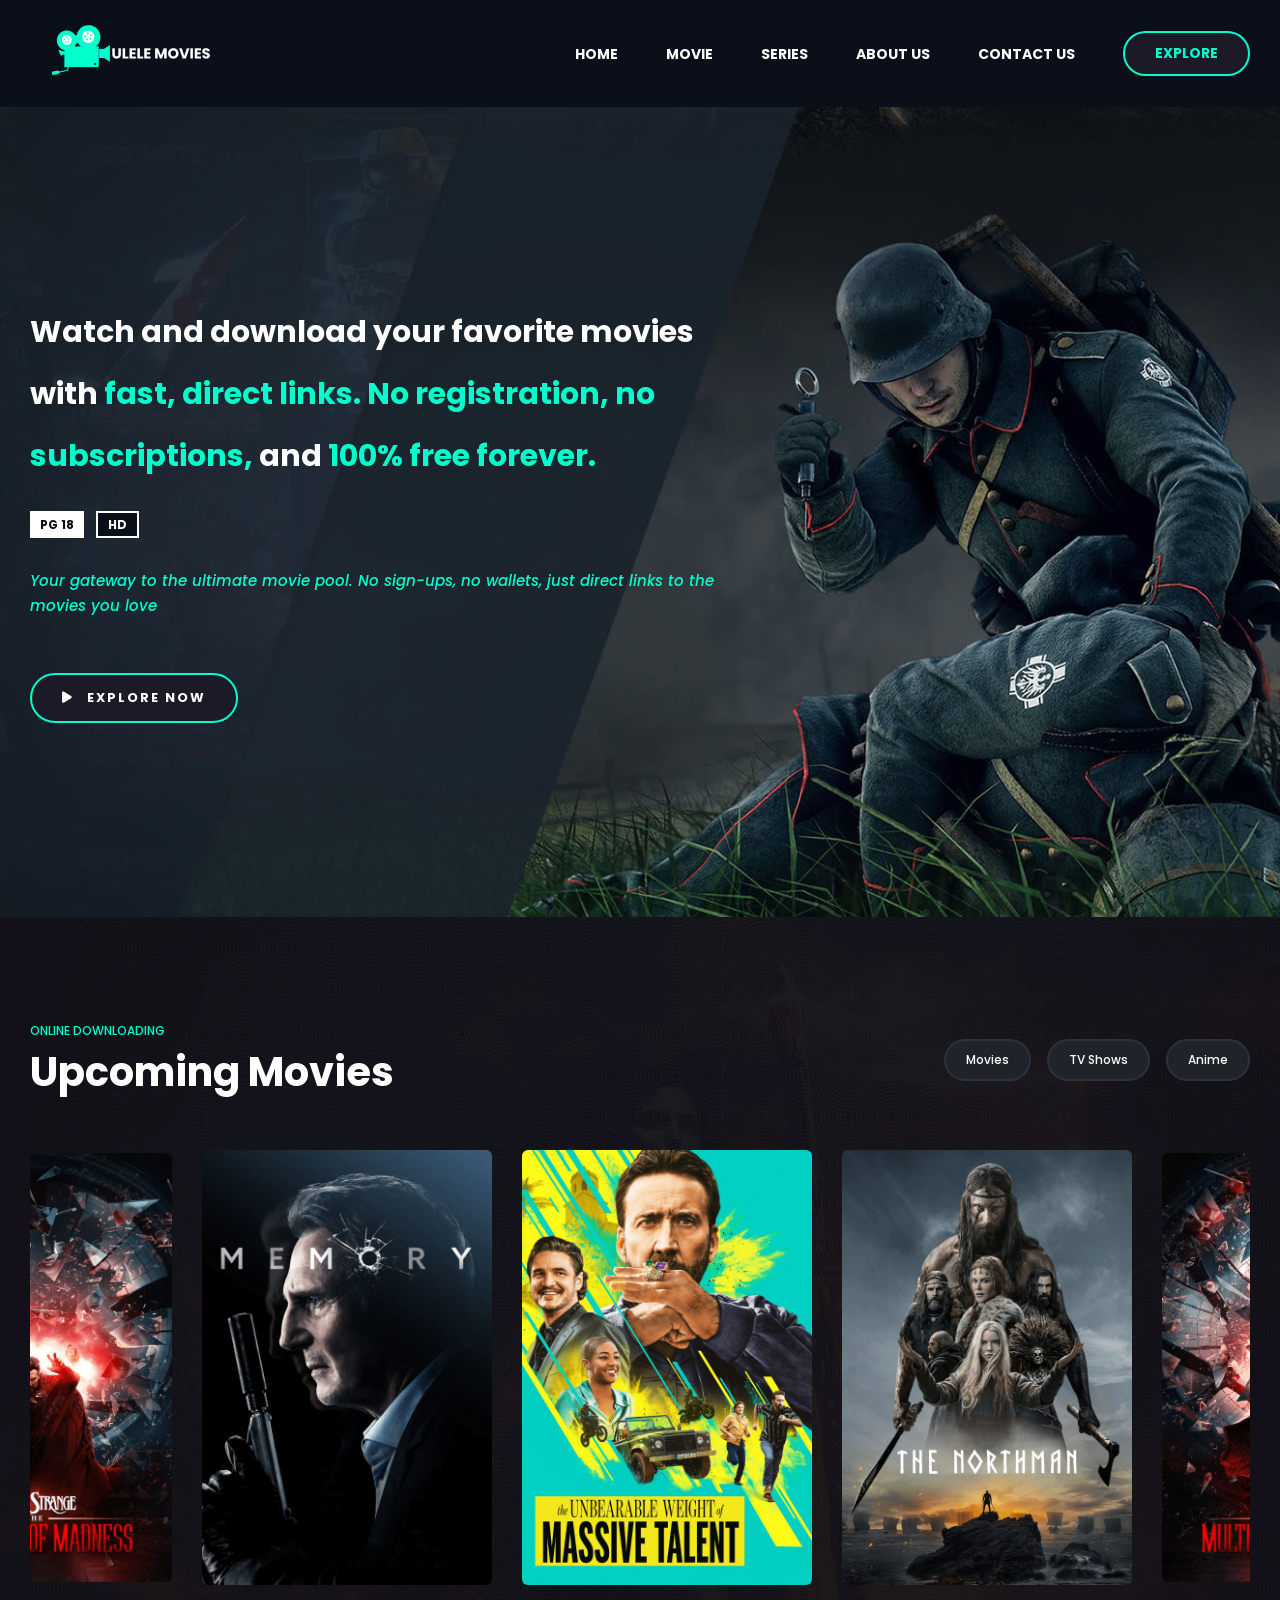
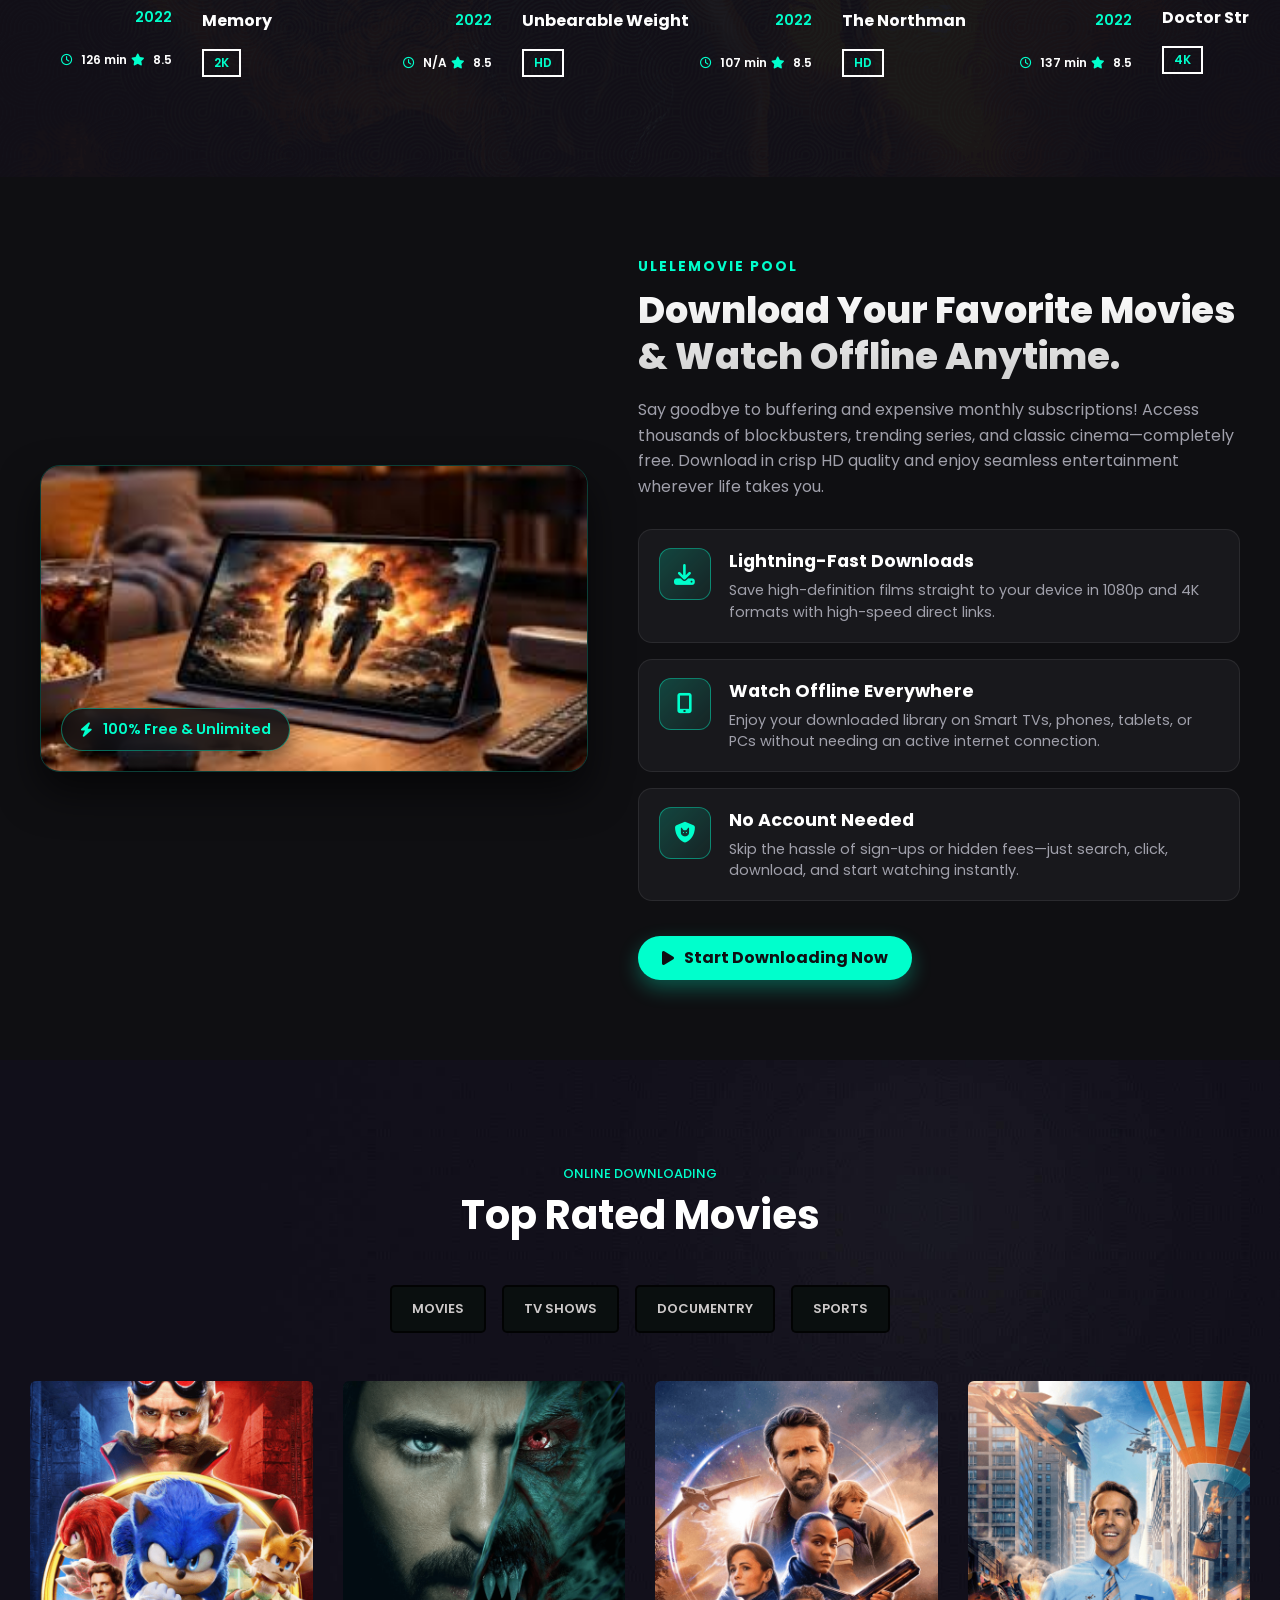
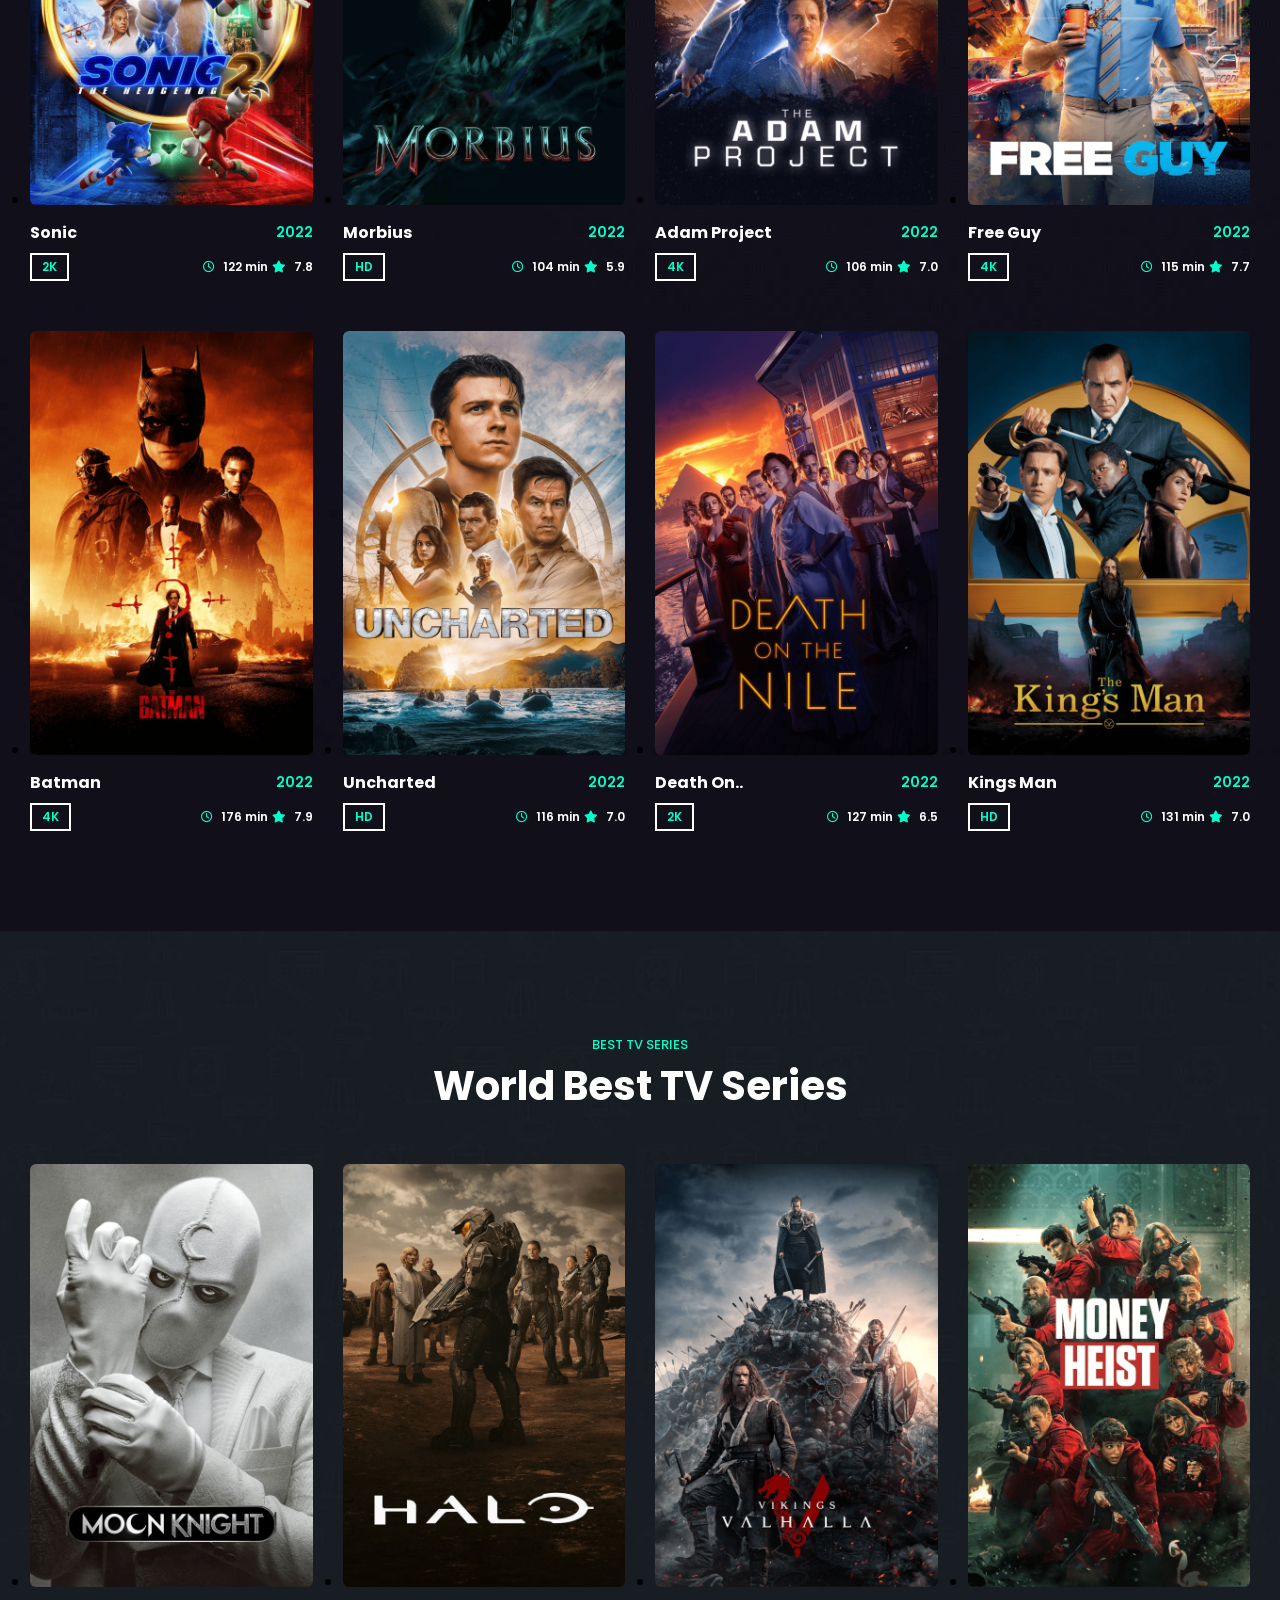
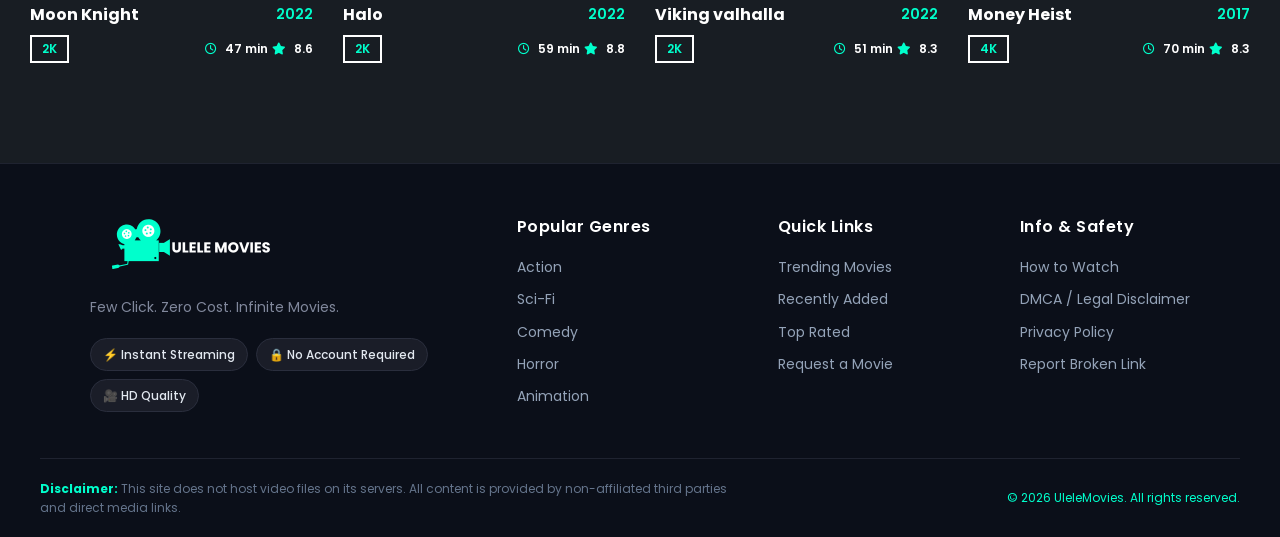
==== index.html @ 177aab74 "Add files via upload added files" ====
<!DOCTYPE html>
<html lang="en">

<head>
  <meta charset="UTF-8" />
  <meta http-equiv="X-UA-Compatible" content="IE=edge" />
  <meta name="viewport" content="width=device-width, initial-scale=1.0" />
  <title>Ulele Movies -free Movie download Website</title>
  <link rel="stylesheet" href="css/style.css" />

  <!--- google font link-->
  <link rel="preconnect" href="https://fonts.googleapis.com" />
  <link rel="preconnect" href="https://fonts.gstatic.com" crossorigin />
  <link href="https://fonts.googleapis.com/css2?family=Poppins:wght@400;500;600;700&display=swap" rel="stylesheet" />

  <!-- Fontawesome Link for Icons -->
  <link rel="stylesheet" href="https://cdnjs.cloudflare.com/ajax/libs/font-awesome/6.3.0/css/all.min.css" />
</head>

<body>
  <!-- navbar starts -->
  <header>
    <nav class="navbar">
      <div class="logo">
        <a href=""><img src="images/Movie.png" alt="" /></a>
      </div>
      <ul class="nav-list">
        <div class="logo">
          <a href=""><img src="images/Movie.png" alt=""></a>
          <button class="close"><i class="fa-solid fa-xmark"></i></button>
        </div>
        <li class="home"><a href="">home</a></li>
        <li><a href="">movie</a></li>
        <li><a href="">series</a></li>
        <li><a href="">About us</a></li>
        <li><a href="">Contact us</a></li>
        <button class="btn">EXPLORE</button>
      </ul>
      <div class="hamburger">
        <div class="line"></div>
        <div class="line"></div>
      </div>
    </nav>
  </header>

  <!-- hero section starts  -->
  <section class="hero">
    <div class="main">
      <div class="content">
        <h2>Watch and download your favorite movies with <strong> fast, direct links. No registration, no
            subscriptions,</strong> and <strong> 100%
            free forever. </strong></h2>
        <div class="meta-wrapper">
          <div class="badge">
            <span>PG 18</span>
            <span>HD</span>
          </div>
          <div class="genre">
            <span>
              <i>Your gateway to the ultimate movie pool. No sign-ups, no wallets, just direct links to the movies you
                love</i>
            </span>
          </div>

        </div>
        <div class="watch-btn">
          <button><i class="fa-solid fa-play"></i> Explore Now</button>
        </div>
      </div>
    </div>
  </section>

  <!-- upcoming movie section starts  -->
  <section class="upcoming-movie">
    <div class="header">
      <div class="subtitle">
        <small>online Downloading</small>
        <h4>Upcoming Movies</h4>
      </div>
      <div class="buttons">
        <button>Movies</button>
        <button>TV Shows</button>
        <button>Anime</button>
      </div>
    </div>
    <div class="movie-card">
      <div class="wrapper">
        <ul class="movie-carousel">
          <li class="card">
            <div class="img">
              <a href="movie-detail.html"><img src="images/upcoming-1.png" alt="" /></a>
            </div>
            <div class="title">
              <a href="movie-detail.html">
                <h4>The Northman</h4>
              </a>
              <span>2022</span>
            </div>
            <div class="footer">
              <span>HD</span>
              <div class="time-rating">
                <span><i class="fa-regular fa-clock"></i> 137 min</span>
                <span><i class="fa-solid fa-star"></i> 8.5</span>
              </div>
            </div>
          </li>
          <li class="card">
            <div class="img">
              <a href="movie-detail.html"><img src="images/upcoming-2.png" alt="" /></a>
            </div>
            <div class="title">
              <a href="movie-detail.html">
                <h4>Doctor Strange</h4>
              </a>
              <span>2022</span>
            </div>
            <div class="footer">
              <span>4K</span>
              <div class="time-rating">
                <span><i class="fa-regular fa-clock"></i> 126 min</span>
                <span><i class="fa-solid fa-star"></i> 8.5</span>
              </div>
            </div>
          </li>
          <li class="card">
            <div class="img">
              <a href="movie-detail.html"><img src="images/upcoming-3.png" alt="" /></a>
            </div>
            <div class="title">
              <a href="movie-detail.html">
                <h4>Memory</h4>
              </a>
              <span>2022</span>
            </div>
            <div class="footer">
              <span>2K</span>
              <div class="time-rating">
                <span><i class="fa-regular fa-clock"></i> N/A</span>
                <span><i class="fa-solid fa-star"></i> 8.5</span>
              </div>
            </div>
          </li>
          <li class="card">
            <div class="img">
              <a href="movie-detail.html"><img src="images/upcoming-4.png" alt="" /></a>
            </div>
            <div class="title">
              <a href="movie-detail.html">
                <h4>Unbearable Weight</h4>
              </a>
              <span>2022</span>
            </div>
            <div class="footer">
              <span>HD</span>
              <div class="time-rating">
                <span><i class="fa-regular fa-clock"></i> 107 min</span>
                <span><i class="fa-solid fa-star"></i> 8.5</span>
              </div>
            </div>
          </li>
        </ul>
      </div>
    </div>
  </section>

  <!-- Movie Download Service Section Starts -->
  <section class="movie-services-section" id="movie-services">
    <div class="service-container">

      <!-- Left Column: Visual Highlight / Banner -->
      <div class="service-visual">
        <div class="image-wrapper">
          <img src="images/service-banner.jpg" alt="Cinema Hall" loading="lazy" />
          <div class="badge-overlay">
            <i class="fa-solid fa-bolt"></i>
            <span>100% Free & Unlimited</span>
          </div>
        </div>
      </div>

      <!-- Right Column: Content & Features -->
      <div class="service-content">
        <small class="sub-heading">UleleMovie Pool</small>
        <h2 class="main-title">Download Your Favorite Movies & Watch Offline Anytime.</h2>
        <p class="description">
          Say goodbye to buffering and expensive monthly subscriptions! Access thousands of blockbusters, trending
          series, and classic cinema—completely free. Download in crisp HD quality and enjoy seamless entertainment
          wherever life takes you.
        </p>

        <!-- Services List -->
        <ul class="service-list">

          <!-- Feature 1 -->
          <li class="service-card">
            <div class="icon-box">
              <i class="fa-solid fa-download"></i>
            </div>
            <div class="card-text">
              <h5>Lightning-Fast Downloads</h5>
              <p>Save high-definition films straight to your device in 1080p and 4K formats with high-speed direct
                links.</p>
            </div>
          </li>

          <!-- Feature 2 -->
          <li class="service-card">
            <div class="icon-box">
              <i class="fa-solid fa-mobile-screen-button"></i>
            </div>
            <div class="card-text">
              <h5>Watch Offline Everywhere</h5>
              <p>Enjoy your downloaded library on Smart TVs, phones, tablets, or PCs without needing an active internet
                connection.</p>
            </div>
          </li>

          <!-- Feature 3 -->
          <li class="service-card">
            <div class="icon-box">
              <i class="fa-solid fa-shield-cat"></i>
            </div>
            <div class="card-text">
              <h5>No Account Needed</h5>
              <p>Skip the hassle of sign-ups or hidden fees—just search, click, download, and start watching instantly.
              </p>
            </div>
          </li>

        </ul>

        <!-- Action Button -->
        <div class="cta-wrapper">
          <a href="#explore" class="btn-download">
            <i class="fa-solid fa-play"></i> Start Downloading Now
          </a>
        </div>

      </div>
    </div>
  </section>
  <!-- Movie Download Service Section Ends -->

  <!-- top movie section start  -->
  <section class="top-movie same">
    <div class="header">
      <small>online Downloading</small>
      <h4>Top Rated Movies</h4>
    </div>
    <div class="top-movie-main">
      <div class="buttons">
        <button>movies</button>
        <button>tv shows</button>
        <button>documentry</button>
        <button>sports</button>
      </div>
      <div class="movie-card">
        <ul class="wrapper">
          <li class="card">
            <div class="img">
              <a href="movie-detail.html"><img src="images/movie-1.png" alt="" /></a>
            </div>
            <div class="title">
              <a href="movie-detail.html">
                <h4>Sonic</h4>
              </a>
              <span>2022</span>
            </div>
            <div class="footer">
              <span>2K</span>
              <div class="time-rating">
                <span><i class="fa-regular fa-clock"></i> 122 min</span>
                <span><i class="fa-solid fa-star"></i> 7.8</span>
              </div>
            </div>
          </li>
          <li class="card">
            <div class="img">
              <a href="movie-detail.html"><img src="images/movie-2.png" alt="" /></a>
            </div>
            <div class="title">
              <a href="movie-detail.html">
                <h4>Morbius</h4>
              </a>
              <span>2022</span>
            </div>
            <div class="footer">
              <span>HD</span>
              <div class="time-rating">
                <span><i class="fa-regular fa-clock"></i> 104 min</span>
                <span><i class="fa-solid fa-star"></i> 5.9</span>
              </div>
            </div>
          </li>
          <li class="card">
            <div class="img">
              <a href="movie-detail.html"><img src="images/movie-3.png" alt="" /></a>
            </div>
            <div class="title">
              <a href="movie-detail.html">
                <h4>Adam Project</h4>
              </a>
              <span>2022</span>
            </div>
            <div class="footer">
              <span>4K</span>
              <div class="time-rating">
                <span><i class="fa-regular fa-clock"></i> 106 min</span>
                <span><i class="fa-solid fa-star"></i> 7.0</span>
              </div>
            </div>
          </li>
          <li class="card">
            <div class="img">
              <a href="movie-detail.html"><img src="images/movie-4.png" alt="" /></a>
            </div>
            <div class="title">
              <a href="movie-detail.html">
                <h4>Free Guy</h4>
              </a>
              <span>2022</span>
            </div>
            <div class="footer">
              <span>4K</span>
              <div class="time-rating">
                <span><i class="fa-regular fa-clock"></i> 115 min</span>
                <span><i class="fa-solid fa-star"></i> 7.7</span>
              </div>
            </div>
          </li>
          <li class="card">
            <div class="img">
              <a href="movie-detail.html"><img src="images/movie-5.png" alt="" /></a>
            </div>
            <div class="title">
              <a href="movie-detail.html">
                <h4>Batman</h4>
              </a>
              <span>2022</span>
            </div>
            <div class="footer">
              <span>4K</span>
              <div class="time-rating">
                <span><i class="fa-regular fa-clock"></i> 176 min</span>
                <span><i class="fa-solid fa-star"></i> 7.9</span>
              </div>
            </div>
          </li>
          <li class="card">
            <div class="img">
              <a href="movie-detail.html"><img src="images/movie-6.png" alt="" /></a>
            </div>
            <div class="title">
              <a href="movie-detail.html">
                <h4>Uncharted</h4>
              </a>
              <span>2022</span>
            </div>
            <div class="footer">
              <span>HD</span>
              <div class="time-rating">
                <span><i class="fa-regular fa-clock"></i> 116 min</span>
                <span><i class="fa-solid fa-star"></i> 7.0</span>
              </div>
            </div>
          </li>
          <li class="card">
            <div class="img">
              <a href="movie-detail.html"><img src="images/movie-7.png" alt="" /></a>
            </div>
            <div class="title">
              <a href="movie-detail.html">
                <h4>Death On..</h4>
              </a>
              <span>2022</span>
            </div>
            <div class="footer">
              <span>2K</span>
              <div class="time-rating">
                <span><i class="fa-regular fa-clock"></i> 127 min</span>
                <span><i class="fa-solid fa-star"></i> 6.5</span>
              </div>
            </div>
          </li>
          <li class="card">
            <div class="img">
              <a href="movie-detail.html"><img src="images/movie-8.png" alt="" /></a>
            </div>
            <div class="title">
              <a href="movie-detail.html">
                <h4>Kings Man</h4>
              </a>
              <span>2022</span>
            </div>
            <div class="footer">
              <span>HD</span>
              <div class="time-rating">
                <span><i class="fa-regular fa-clock"></i> 131 min</span>
                <span><i class="fa-solid fa-star"></i> 7.0</span>
              </div>
            </div>
          </li>
        </ul>
      </div>
    </div>
  </section>

  <!-- tvs series section starts  -->
  <section class="tv-series same">
    <div class="header">
      <small>best tv series</small>
      <h4>World Best TV Series</h4>
    </div>
    <div class="movie-card">
      <ul class="wrapper">
        <li class="card">
          <div class="img">
            <a href="movie-detail.html"><img src="images/series-1.png" alt="" /></a>
          </div>
          <div class="title">
            <a href="movie-detail.html">
              <h4>Moon Knight</h4>
            </a>
            <span>2022</span>
          </div>
          <div class="footer">
            <span>2K</span>
            <div class="time-rating">
              <span><i class="fa-regular fa-clock"></i> 47 min</span>
              <span><i class="fa-solid fa-star"></i> 8.6</span>
            </div>
          </div>
        </li>
        <li class="card">
          <div class="img">
            <a href="movie-detail.html"><img src="images/series-2.png" alt="" /></a>
          </div>
          <div class="title">
            <a href="movie-detail.html">
              <h4>Halo</h4>
            </a>
            <span>2022</span>
          </div>
          <div class="footer">
            <span>2K</span>
            <div class="time-rating">
              <span><i class="fa-regular fa-clock"></i> 59 min</span>
              <span><i class="fa-solid fa-star"></i> 8.8</span>
            </div>
          </div>
        </li>
        <li class="card">
          <div class="img">
            <a href="movie-detail.html"><img src="images/series-3.png" alt="" /></a>
          </div>
          <div class="title">
            <a href="movie-detail.html">
              <h4>Viking valhalla</h4>
            </a>
            <span>2022</span>
          </div>
          <div class="footer">
            <span>2K</span>
            <div class="time-rating">
              <span><i class="fa-regular fa-clock"></i> 51 min</span>
              <span><i class="fa-solid fa-star"></i> 8.3</span>
            </div>
          </div>
        </li>
        <li class="card">
          <div class="img">
            <a href="movie-detail.html"><img src="images/series-4.png" alt="" /></a>
          </div>
          <div class="title">
            <a href="movie-detail.html">
              <h4>Money Heist</h4>
            </a>
            <span>2017</span>
          </div>
          <div class="footer">
            <span>4K</span>
            <div class="time-rating">
              <span><i class="fa-regular fa-clock"></i> 70 min</span>
              <span><i class="fa-solid fa-star"></i> 8.3</span>
            </div>
          </div>
        </li>
      </ul>
    </div>
  </section>



  <!-- footer section start -->
  <footer class="site-footer">
    <div class="footer-container">
      <!-- Brand & Platform Highlights -->
      <div class="footer-brand">
        <a href=""><img src="images/Movie.png" alt="" /></a>
        <p>Few Click. Zero Cost. Infinite Movies.</p>
        <div class="feature-pills">
          <span class="pill">⚡ Instant Streaming</span>
          <span class="pill">🔒 No Account Required</span>
          <span class="pill">🎥 HD Quality</span>
        </div>
      </div>

      <!-- Quick Navigation -->
      <div class="footer-links">
        <div class="link-group">
          <h4>Popular Genres</h4>
          <ul>
            <li><a href="/genre/action">Action</a></li>
            <li><a href="/genre/sci-fi">Sci-Fi</a></li>
            <li><a href="/genre/comedy">Comedy</a></li>
            <li><a href="/genre/horror">Horror</a></li>
            <li><a href="/genre/animation">Animation</a></li>
          </ul>
        </div>

        <div class="link-group">
          <h4>Quick Links</h4>
          <ul>
            <li><a href="/trending">Trending Movies</a></li>
            <li><a href="/latest">Recently Added</a></li>
            <li><a href="/top-rated">Top Rated</a></li>
            <li><a href="/request">Request a Movie</a></li>
          </ul>
        </div>

        <div class="link-group">
          <h4>Info & Safety</h4>
          <ul>
            <li><a href="/faq">How to Watch</a></li>
            <li><a href="/dmca">DMCA / Legal Disclaimer</a></li>
            <li><a href="/privacy">Privacy Policy</a></li>
            <li><a href="/contact">Report Broken Link</a></li>
          </ul>
        </div>
      </div>
    </div>

    <hr class="footer-divider" />

    <!-- Bottom Legal & Disclaimer Bar -->
    <div class="footer-bottom">
      <div class="disclaimer">
        <p><strong>Disclaimer:</strong> This site does not host video files on its servers. All content is provided by
          non-affiliated third parties and direct media links.</p>
      </div>
      <div class="copyright">
        <p>&copy; 2026 UleleMovies. All rights reserved.</p>
      </div>
    </div>
  </footer>

  <button class="back-to-top"><i class="fa-solid fa-chevron-up"></i></button>

  <script src="js/script.js"></script>
  <script src="js/navbar.js"></script>
</body>

</html>
---- css/style.css ----
* {
  padding: 0;
  margin: 0;
  font-family: "Poppins", sans-serif;
}

.navbar {
  background-color: #0b0f19;
  display: flex;
  align-items: center;
  justify-content: space-between;
  padding: 20px 30px;
}
.navbar ul {
  display: flex;
  align-items: center;
  gap: 3rem;
}
.navbar ul li {
  list-style: none;
}
.navbar ul li a {
  text-decoration: none;
  color: #fff;
  text-transform: uppercase;
  font-weight: 700;
  font-size: 14px;
  transition: 0.3s ease-in-out;
}
.navbar ul li a:hover {
  color: #00ffcc;
}
.navbar ul .btn {
  border: 2px solid #00ffcc;
  color: #00ffcc;
  padding: 10px 30px;
  border-radius: 30px;
  font-size: 14px;
  font-weight: 700;
  background-color: #1d1a28;
  transition: 0.3s ease-in-out;
  cursor: pointer;
}
.navbar ul .btn:is(:hover, :focus) {
  background: #00ffcc;
  color: #1d1a28;
}
.navbar > .logo {
  display: flex;
  align-items: center;
}
.navbar > .logo img {
  max-height: 90px;
  width: auto;
}
.nav-list .logo {
  display: none;
  align-items: center;
  justify-content: space-around;
  padding-top: 20px;
}
.nav-list .logo .close {
  background-color: transparent;
  color: #fff;
  font-size: 20px;
  border: none;
}
.hamburger {
  display: none;
  flex-direction: column;
  align-items: center;
  gap: 0.3rem;
  cursor: pointer;
}
.hamburger .line {
  width: 25px;
  height: 3px;
  border-radius: 5px;
  background-color: #fff;
}
.hero {
  background: url(../images/hero-bg.jpg) no-repeat;
  background-size: cover;
  background-position: right;
  height: 90vh;
  max-height: 1000px;
  display: flex;
  justify-content: flex-start;
  align-items: center;
  padding: 0px 30px;
}
.hero .main .content {
  max-width: 60%;
}

.hero .content h2 {
  font-size: 30px;
  color: #fff;
  line-height: 62px;
}
.hero .content strong {
  color: #00ffcc;
}
.hero .meta-wrapper {
  display: flex;
  align-items: center;
  flex-wrap: wrap;
  gap: 2rem;
  margin-top: 1.5rem;
}
.hero .meta-wrapper .badge span:nth-child(1) {
  background-color: #fff;
  color: #0b0f19;
  font-weight: 700;
  padding: 5px 10px;
  font-size: 12px;
  margin-right: 0.5rem;
}
.hero .meta-wrapper .badge span:nth-child(2) {
  background-color: #0b0f19;
  color: #fff;
  border: 2px solid #fff;
  font-weight: 700;
  padding: 3px 10px;
  font-size: 12px;
}
.hero .meta-wrapper .genre i {
  text-decoration: none;
  color: #00ffcc;
  font-size: 15px;
  font-weight: 500;
  transition: 0.3s ease-in-out;
}

.hero .meta-wrapper .date-time span {
  color: #fff;
  font-size: 13px;
  font-weight: 600;
}
.hero .meta-wrapper .date-time span:nth-child(1) {
  margin-right: 0.5rem;
}
.hero .date-time i {
  color: #00ffcc;
}
.hero .watch-btn {
  margin-top: 3.4rem;
}
.hero .watch-btn i {
  margin-right: 0.5rem;
}
.hero .content .watch-btn button {
  border: 2px solid #00ffcc;
  color: #fff;
  padding: 13px 30px;
  border-radius: 30px;
  text-transform: uppercase;
  letter-spacing: 2px;
  font-size: 13px;
  font-weight: 700;
  background-color: #1d1a28;
  transition: 0.3s ease-in-out;
  cursor: pointer;
}
.hero .content .watch-btn button:is(:hover, :focus) {
  background: #00ffcc;
  color: #1d1a28;
}
.upcoming-movie {
  background: url(../images/upcoming-bg.png) no-repeat;
  background-size: cover;
  background-position: center;
  padding: 100px 30px;
}
.upcoming-movie .header {
  display: flex;
  align-items: center;
  justify-content: space-between;
}
.upcoming-movie .header .subtitle small {
  font-size: 12px;
  color: #00ffcc;
  text-transform: uppercase;
  font-weight: 500;
}
.upcoming-movie .header .subtitle h4 {
  font-size: 40px;
  color: #fff;
}
.upcoming-movie .header .buttons {
  display: flex;
  gap: 1rem;
}
.upcoming-movie .header .buttons button {
  color: #fff;
  background-color: #21232b;
  font-weight: 500;
  font-size: 12px;
  padding: 10px 20px;
  border-radius: 30px;
  border: 2px solid #2e303e;
  cursor: pointer;
  transition: 0.3s ease-in-out;
}
.upcoming-movie .header .buttons button:focus {
  border: 2px solid #00ffcc;
}

.upcoming-movie .movie-card {
  display: flex;
  align-items: center;
  justify-content: center;
  margin-top: 3rem;
}
.wrapper {
  width: 100%;
  position: relative;
}

.wrapper .movie-carousel {
  display: grid;
  grid-auto-flow: column;
  grid-auto-columns: calc((100% / 3) - 15px);
  overflow-x: auto;
  scroll-snap-type: x mandatory;
  gap: 30px;
  border-radius: 8px;
  scroll-behavior: smooth;
  scrollbar-width: none;
}
.movie-carousel::-webkit-scrollbar {
  display: none;
}
.movie-carousel.no-transition {
  scroll-behavior: auto;
}
.movie-carousel.dragging {
  scroll-snap-type: none;
  scroll-behavior: auto;
}
.movie-carousel.dragging .card {
  cursor: grab;
  user-select: none;
}
.movie-carousel :where(.card) {
  display: flex;
  justify-content: center;
  align-items: center;
}
.movie-carousel .card {
  scroll-snap-align: start;
  list-style: none;
  background: transparent;
  flex-direction: column;
  align-items: flex-start;
  gap: 0.5rem;
}
.movie-carousel .card .img img {
  width: 100%;
  object-fit: cover;
  border-radius: 10px;
}
.movie-carousel .card .title {
  display: flex;
  justify-content: space-between;
  align-items: center;
  margin-top: 0.5rem;
  width: 100%;
}
.movie-carousel .card .title a {
  color: #fff;
  text-decoration: none;
  transition: 0.3s ease-in-out;
}
.movie-carousel .card .title a:hover {
  color: #00ffcc;
}
.movie-carousel .card .title span {
  color: #00ffcc;
  font-weight: 600;
  font-size: 14px;
}
.movie-carousel .card .footer {
  width: 100%;
  display: flex;
  justify-content: space-between;
  margin-top: 0.5rem;
}
.movie-carousel .card .footer span {
  color: #00ffcc;
  padding: 3px 10px;
  border: 2px solid #fff;
  font-size: 12px;
  font-weight: 600;
}
.movie-carousel .card .footer .time-rating span {
  color: #fff;
  padding: 0px;
  border: none;
}
.movie-carousel .card .footer .time-rating i {
  color: #00ffcc;
  margin-right: 0.3rem;
}

/* ==========================================
   SECTION CONTAINERS
========================================== */
.movie-services-section {
  background-color: #0f0f12;
  color: #ffffff;
  font-family:
    "Poppins",
    system-ui,
    -apple-system,
    sans-serif;
  padding: 80px 20px;
  overflow: hidden;
}

.service-container {
  max-width: 1200px;
  margin: 0 auto;
  display: grid;
  grid-template-columns: 1fr 1.1fr;
  gap: 50px;
  align-items: center;
}

/* ==========================================
   LEFT COLUMN: VISUAL / BANNER
========================================== */
.service-visual {
  position: relative;
  width: 100%;
}

.image-wrapper {
  position: relative;
  border-radius: 20px;
  overflow: hidden;
  box-shadow: 0 20px 40px rgba(0, 0, 0, 0.6);
  border: 1px solid rgba(0, 255, 204, 0.2);
}

.image-wrapper img {
  width: 100%;
  height: 100%;
  object-fit: cover;
  display: block;
  transition: transform 0.5s ease;
}

.image-wrapper:hover img {
  transform: scale(1.04);
}

/* Badge Overlay */
.badge-overlay {
  position: absolute;
  bottom: 20px;
  left: 20px;
  background: rgba(15, 15, 18, 0.85);
  backdrop-filter: blur(8px);
  padding: 10px 18px;
  border-radius: 50px;
  border: 1px solid rgba(0, 255, 204, 0.4);
  display: flex;
  align-items: center;
  gap: 10px;
  color: #00ffcc;
  font-weight: 600;
  font-size: 0.9rem;
  box-shadow: 0 8px 16px rgba(0, 0, 0, 0.4);
}

/* ==========================================
   RIGHT COLUMN: CONTENT & FEATURES
========================================== */
.service-content {
  display: flex;
  flex-direction: column;
}

.sub-heading {
  color: #00ffcc;
  text-transform: uppercase;
  font-weight: 700;
  letter-spacing: 2px;
  font-size: 0.85rem;
  margin-bottom: 10px;
  display: inline-block;
}

.main-title {
  font-size: 2.3rem;
  font-weight: 800;
  line-height: 1.25;
  margin-bottom: 18px;
  background: linear-gradient(180deg, #ffffff 0%, #d1d1d1 100%);
  -webkit-background-clip: text;
  -webkit-text-fill-color: transparent;
}

.description {
  color: #a0a0ab;
  font-size: 1rem;
  line-height: 1.6;
  margin-bottom: 30px;
}

/* ==========================================
   FEATURE CARDS
========================================== */
.service-list {
  list-style: none;
  padding: 0;
  margin: 0 0 35px 0;
  display: flex;
  flex-direction: column;
  gap: 16px;
}

.service-card {
  display: flex;
  align-items: flex-start;
  gap: 18px;
  background: #18181c;
  padding: 18px 20px;
  border-radius: 14px;
  border: 1px solid rgba(255, 255, 255, 0.08);
  transition:
    transform 0.3s ease,
    border-color 0.3s ease,
    box-shadow 0.3s ease;
}

.service-card:hover {
  transform: translateY(-3px);
  border-color: rgba(0, 255, 204, 0.5);
  box-shadow: 0 10px 25px rgba(0, 255, 204, 0.15);
}

.icon-box {
  width: 50px;
  height: 50px;
  background: linear-gradient(
    135deg,
    rgba(0, 255, 204, 0.2),
    rgba(0, 255, 204, 0.05)
  );
  border: 1px solid rgba(0, 255, 204, 0.4);
  border-radius: 12px;
  display: flex;
  align-items: center;
  justify-content: center;
  flex-shrink: 0;
  color: #00ffcc;
  font-size: 1.3rem;
}

.card-text h5 {
  font-size: 1.1rem;
  font-weight: 700;
  margin: 0 0 6px 0;
  color: #ffffff;
}

.card-text p {
  font-size: 0.9rem;
  color: #a0a0ab;
  margin: 0;
  line-height: 1.5;
}

/* ==========================================
   BUTTON & CTA
========================================== */
.btn-download {
  /* Layout & Flexible Width */
  display: inline-flex;
  align-items: center;
  justify-content: center;
  gap: 10px;
  max-width: 100%; /* Prevents button from overflowing its parent container */
  box-sizing: border-box; /* Includes padding in the total element width */

  /* Typography */
  font-size: 1rem;
  font-weight: 700;
  line-height: 1;
  text-decoration: none;
  white-space: normal; /* Allows text to wrap on very narrow screens if needed */
  text-align: center;

  /* Visual Styles (Responsive Padding) */
  background: #00ffcc;
  color: #0f0f12;
  padding: 14px 24px; /* Reduced side padding slightly for mobile safety */
  border: none;
  border-radius: 50px;
  box-shadow: 0 8px 20px rgba(0, 255, 204, 0.3);

  /* Cross-Platform Normalization */
  -webkit-appearance: none;
  appearance: none;
  -webkit-tap-highlight-color: transparent;
  cursor: pointer;
  user-select: none;

  transition: all 0.3s ease;
}

.btn-download:hover {
  background: #33ffd6;
  transform: translateY(-2px);
  box-shadow: 0 12px 25px rgba(0, 255, 204, 0.5);
}

/* ==========================================
   MEDIA QUERIES (RESPONSIVE DESIGN)
========================================== */

/* Tablets / Medium Displays (Under 992px) */
@media screen and (max-width: 992px) {
  .service-container {
    grid-template-columns: 1fr;
    gap: 40px;
  }

  .main-title {
    font-size: 2rem;
  }

  .service-visual {
    max-width: 700px;
    margin: 0 auto;
  }
}

/* Mobile Devices (Under 576px) */
@media screen and (max-width: 576px) {
  .movie-services-section {
    padding: 50px 15px;
  }

  .main-title {
    font-size: 1.6rem;
  }

  .description {
    font-size: 0.92rem;
  }

  .service-card {
    flex-direction: column;
    align-items: flex-start;
    gap: 12px;
    padding: 16px;
  }

  .icon-box {
    width: 42px;
    height: 42px;
    font-size: 1.1rem;
  }

  .btn-download {
    width: 100%; /* Optional: makes the button full-width on mobile */
    padding: 12px 16px; /* Slimmer padding for smaller devices */
    font-size: 0.95rem; /* Slightly smaller font to guarantee fit */
  }

  .badge-overlay {
    font-size: 0.8rem;
    padding: 8px 14px;
    bottom: 12px;
    left: 12px;
  }
}
.top-movie {
  background: url(../images/top-rated-bg.jpg) no-repeat;
  background-size: cover;
  padding: 100px 30px;
}
.top-movie .header,
.tv-series .header {
  text-align: center;
}
.top-movie .header small,
.tv-series .header small {
  color: #00ffcc;
  text-transform: uppercase;
  font-size: 13px;
  font-weight: 500;
}
.top-movie .header h4,
.tv-series .header h4 {
  color: #fff;
  font-size: 40px;
}
.top-movie .top-movie-main .buttons {
  display: flex;
  justify-content: center;
  align-items: center;
  flex-wrap: wrap;
  gap: 1rem;
  margin-top: 2.5rem;
}
.top-movie .top-movie-main .buttons button {
  background-color: #0a0f0f;
  color: #cecaca;
  border-radius: 5px;
  font-size: 13px;
  padding: 12px 20px;
  font-weight: 600;
  cursor: pointer;
  text-transform: uppercase;
  border: 2px solid #000000cc;
  transition: 0.3s ease-in-out;
}
.top-movie .top-movie-main .buttons button:is(:hover, :focus) {
  color: #00ffcc;
  text-shadow: 0 3px 25px hsl(57deg 97% 45% / 50%);
}
.same .wrapper {
  display: grid;
  grid-template-columns: repeat(3, 1fr);
  width: 100%;
  justify-content: center;
  row-gap: 50px;
  column-gap: 30px;
  margin-top: 3rem;
}
.same .wrapper .card {
  width: 100%;
}
.movie-card .card .img img {
  width: 100%;
  object-fit: cover;
  border-radius: 6px;
}
.movie-card .card .title {
  display: flex;
  justify-content: space-between;
  align-items: center;
  margin-top: 0.5rem;
  width: 100%;
}
.movie-card .card .title a {
  color: #fff;
  text-decoration: none;
  transition: 0.3s ease-in-out;
}
.movie-card .card .title a:hover {
  color: #00ffcc;
}
.movie-card .card .title span {
  color: #00ffcc;
  font-weight: 600;
  font-size: 14px;
}
.movie-card .card .footer {
  width: 100%;
  display: flex;
  justify-content: space-between;
  margin-top: 0.5rem;
}
.movie-card .card .footer span {
  color: #00ffcc;
  padding: 3px 10px;
  border: 2px solid #fff;
  font-size: 12px;
  font-weight: 600;
}
.movie-card .card .footer .time-rating span {
  color: #fff;
  padding: 0px;
  border: none;
}
.movie-card .card .footer .time-rating i {
  color: #00ffcc;
  margin-right: 0.3rem;
}

.tv-series {
  background: url(../images/tv-series-bg.jpg) no-repeat;
  background-size: cover;
  padding: 100px 30px;
}

/* --- Footer Base Styling --- */
.site-footer {
  background-color: #0b0f19; /* Dark cinematic background */
  color: #a0a5b5;
  font-family:
    -apple-system, BlinkMacSystemFont, "Segoe UI", Roboto, sans-serif;
  padding: 50px 20px 20px 20px;
  border-top: 1px solid #1f2330;
  font-size: 14px;
  line-height: 1.6;
}

.footer-container {
  max-width: 1200px;
  margin: 0 auto;
  display: flex;
  flex-wrap: wrap;
  justify-content: space-between;
  gap: 40px;
}

/* --- Brand Section --- */
.footer-brand {
  flex: 1 1 300px;
}

.footer-brand .logo {
  font-size: 24px;
  font-weight: 800;
  color: #ffffff;
  text-decoration: none;
  letter-spacing: 0.5px;
}

.footer-brand p {
  margin: 15px 0 20px 0;
  color: #81889c;
  max-width: 320px;
}

/* Feature Pills (Highlights "Free" & "No Account") */
.feature-pills {
  display: flex;
  flex-wrap: wrap;
  gap: 8px;
}

.pill {
  background-color: #1a1d28;
  color: #e2e8f0;
  border: 1px solid #2a2e3d;
  padding: 6px 12px;
  border-radius: 20px;
  font-size: 12px;
  font-weight: 500;
}

/* --- Navigation Link Groups --- */
.footer-links {
  display: flex;
  flex: 2 1 500px;
  justify-content: space-between;
  flex-wrap: wrap;
  gap: 30px;
}

.link-group h4 {
  color: #ffffff;
  font-size: 16px;
  font-weight: 600;
  margin-bottom: 16px;
  letter-spacing: 0.5px;
}

.link-group ul {
  list-style: none;
  padding: 0;
  margin: 0;
}

.link-group ul li {
  margin-bottom: 10px;
}

.link-group ul li a {
  color: #94a3b8;
  text-decoration: none;
  transition: color 0.2s ease;
}

.link-group ul li a:hover {
  color: #00ffcc; /* Red accent hover effect */
}

/* --- Divider --- */
.footer-divider {
  border: 0;
  height: 1px;
  background-color: #1f2330;
  margin: 40px auto 20px auto;
  max-width: 1200px;
}

/* --- Bottom Disclaimer & Copyright Bar --- */
.footer-bottom {
  max-width: 1200px;
  margin: 0 auto;
  display: flex;
  flex-wrap: wrap;
  justify-content: space-between;
  align-items: center;
  gap: 15px;
  font-size: 12px;
  color: #64748b;
}

.disclaimer {
  max-width: 700px;
}

.disclaimer strong {
  color: #00ffcc;
}

.copyright p {
  color: #00ffcc;
}

/* --- Mobile Responsiveness --- */
@media (max-width: 768px) {
  .site-footer {
    padding-top: 30px;
  }

  .footer-links {
    flex-direction: column;
    gap: 25px;
  }

  .footer-bottom {
    flex-direction: column;
    text-align: center;
  }
}
.back-to-top {
  position: fixed;
  opacity: 0;
  bottom: 20px;
  right: 20px;
  z-index: 2;
  background-color: #00ffcc;
  border-radius: 50%;
  border: none;
  cursor: pointer;
  padding: 15px;
}
.back-to-top.show {
  opacity: 1;
  transition:
    opacity 1s,
    transform 1s;
}

@media only screen and (max-width: 909px) {
  .hamburger {
    display: flex;
  }
  .navbar .nav-list {
    position: fixed;
    right: -100%;
    top: 0;
    flex-direction: column;
    gap: 1rem;
    align-items: flex-start;
    background-color: #171d21;
    width: 100%;
    max-width: 300px;
    height: 100vh;
    transition: 0.3s;
    z-index: 4;
    padding-top: 1rem;
  }
  .nav-list li {
    width: 100%;
    border-bottom: 1px solid hsla(0, 0%, 100%, 0.1);
    padding: 0px 25px 20px 20px;
  }
  .nav-list .home {
    margin-top: 1rem;
    border-top: 1px solid hsla(0, 0%, 100%, 0.1);
    padding-top: 15px;
  }
  .nav-list .btn {
    margin: 20px 20px;
  }
  .nav-list.active {
    right: 0;
  }
  .nav-list.active .logo {
    display: flex;
    width: inherit;
  }
  .hero {
    background-position: center;
  }
  .hero .content {
    max-width: max-content !important;
  }
  .hero .content p {
    font-size: 24px;
  }
  .hero .content h2 {
    font-size: 42px;
  }
  .hero .content .badge span {
    font-size: 11px;
  }
  .hero .content .genre a {
    font-size: 14px;
  }
  .upcoming-movie .header {
    display: flex;
    flex-direction: column;
    text-align: center;
    gap: 2rem;
    align-items: center;
  }
  .service .main {
    flex-direction: column;
    gap: 2rem;
  }
  .service img {
    max-width: max-content;
  }
  .service .content {
    width: 80%;
  }

  .movie-detail .main {
    flex-direction: column;
  }
}
@media only screen and (max-width: 767px) {
  .upcoming-movie .wrapper .movie-carousel {
    grid-auto-columns: calc((100% / 2) - 15px);
  }
  .same .wrapper {
    grid-template-columns: repeat(2, 1fr);
  }
  .navbar > .logo img {
    max-height: 48px; /* Compact height for mobile top bars */
    margin-left: -30px;
    margin-top: 10px;
  }
}
@media only screen and (max-width: 549px) {
  .hero .content h2 {
    font-size: 20px;
  }
  .upcoming-movie .header .subtitle h4,
  .service .content h4,
  .top-movie .header h4,
  .tv-series .header h4 {
    font-size: 32px;
  }
  .upcoming-movie .wrapper .movie-carousel {
    grid-auto-columns: calc((100%) - 15px);
  }
  .same .wrapper {
    grid-template-columns: repeat(1, 1fr);
  }
  .service .content {
    width: 90%;
  }
  .service .service-card {
    flex-direction: column;
    align-items: flex-start !important;
  }
}

@media (min-width: 1200px) {
  .upcoming-movie .wrapper .movie-carousel {
    grid-auto-columns: calc((100% / 4) - 15px);
  }
  .same .wrapper {
    grid-template-columns: repeat(4, 1fr);
  }
}
/* ==========================================================================
   1. SMALL MOBILE DEVICES (Portrait Phones, 320px - 480px)
   Examples: Older iPhones, SE, Budget Androids
   ========================================================================== */
@media screen and (max-width: 480px) {
  .footer-container {
    padding: 0 10px;
  }

  .footer-links {
    flex-direction: column;
    gap: 20px;
  }

  .pill {
    font-size: 11px;
    padding: 4px 8px;
  }
}

/* ==========================================================================
   2. LARGE MOBILE / PHONES (Landscape & Large Phones, 481px - 767px)
   Examples: iPhone Pro Max, Samsung Ultra series, Foldables (unfolded)
   ========================================================================== */
@media screen and (min-width: 481px) and (max-width: 767px) {
  .footer-links {
    display: grid;
    grid-template-columns: repeat(2, 1fr); /* 2 columns for links */
    gap: 25px;
  }
}

/* ==========================================================================
   3. TABLETS & PORTRAIT IPADS (768px - 1024px)
   Examples: iPad mini, iPad Air/Pro (Portrait), Android Tablets
   ========================================================================== */
@media screen and (min-width: 768px) and (max-width: 1024px) {
  .site-footer {
    padding: 40px 30px;
  }

  .footer-container {
    gap: 30px;
  }

  .footer-brand {
    flex: 1 1 100%; /* Brand occupies top row on tablets */
    margin-bottom: 20px;
  }

  .footer-links {
    flex: 1 1 100%;
    justify-content: space-between;
  }
}

/* ==========================================================================
   4. LAPTOPS & SMALL DESKTOPS (1025px - 1440px)
   Examples: MacBook Air/Pro 13"/14", standard 1080p laptop screens
   ========================================================================== */
@media screen and (min-width: 1025px) and (max-width: 1440px) {
  .footer-container {
    max-width: 1100px;
  }
}

/* ==========================================================================
   5. LARGE DESKTOPS & MONITORS (1441px - 1920px)
   Examples: 24"-27" Desktop Monitors, iMacs
   ========================================================================== */
@media screen and (min-width: 1441px) and (max-width: 1920px) {
  .footer-container {
    max-width: 1400px;
  }

  .site-footer {
    font-size: 15px; /* Slightly larger readable text on big screens */
  }
}

/* ==========================================================================
   6. ULTRA-WIDE & 4K MONITORS (1921px and above)
   Examples: 34"+ Curved Monitors, 4K/8K TV Displays
   ========================================================================== */
@media screen and (min-width: 1921px) {
  .footer-container {
    max-width: 1800px;
  }

  .site-footer {
    font-size: 16px;
    padding: 60px 40px 30px 40px;
  }

  .footer-brand .logo {
    font-size: 30px;
  }
}

/* ==========================================================================
   SPECIAL MEDIA QUERIES (Accessibility & Orientation)
   ========================================================================== */

/* Dark/Light Mode Preference (If user's OS is set to Light mode) */
@media (prefers-color-scheme: light) {
  /* Optional: Adjust colors if you ever support light mode */
}

/* Reduced Motion (For users who prefer disabled animations) */
@media (prefers-reduced-motion: reduce) {
  .link-group ul li a {
    transition: none;
  }
}
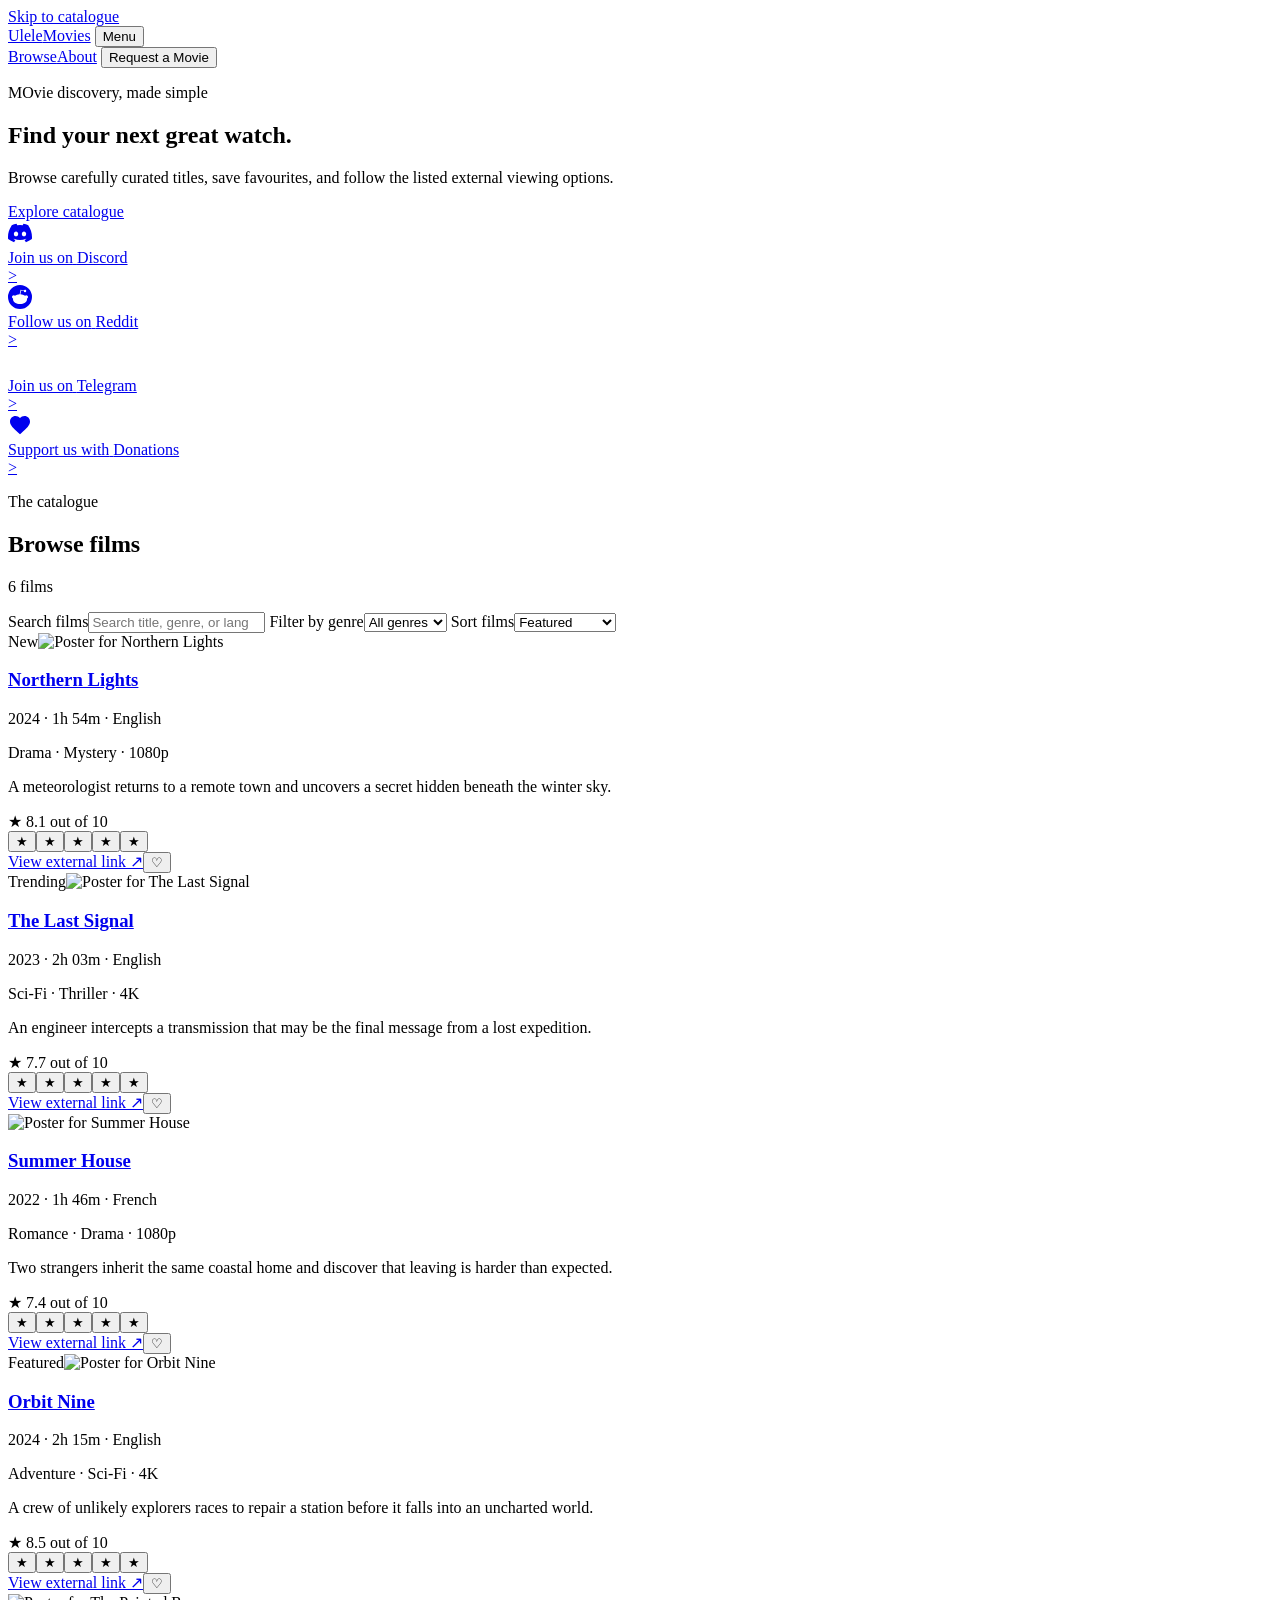
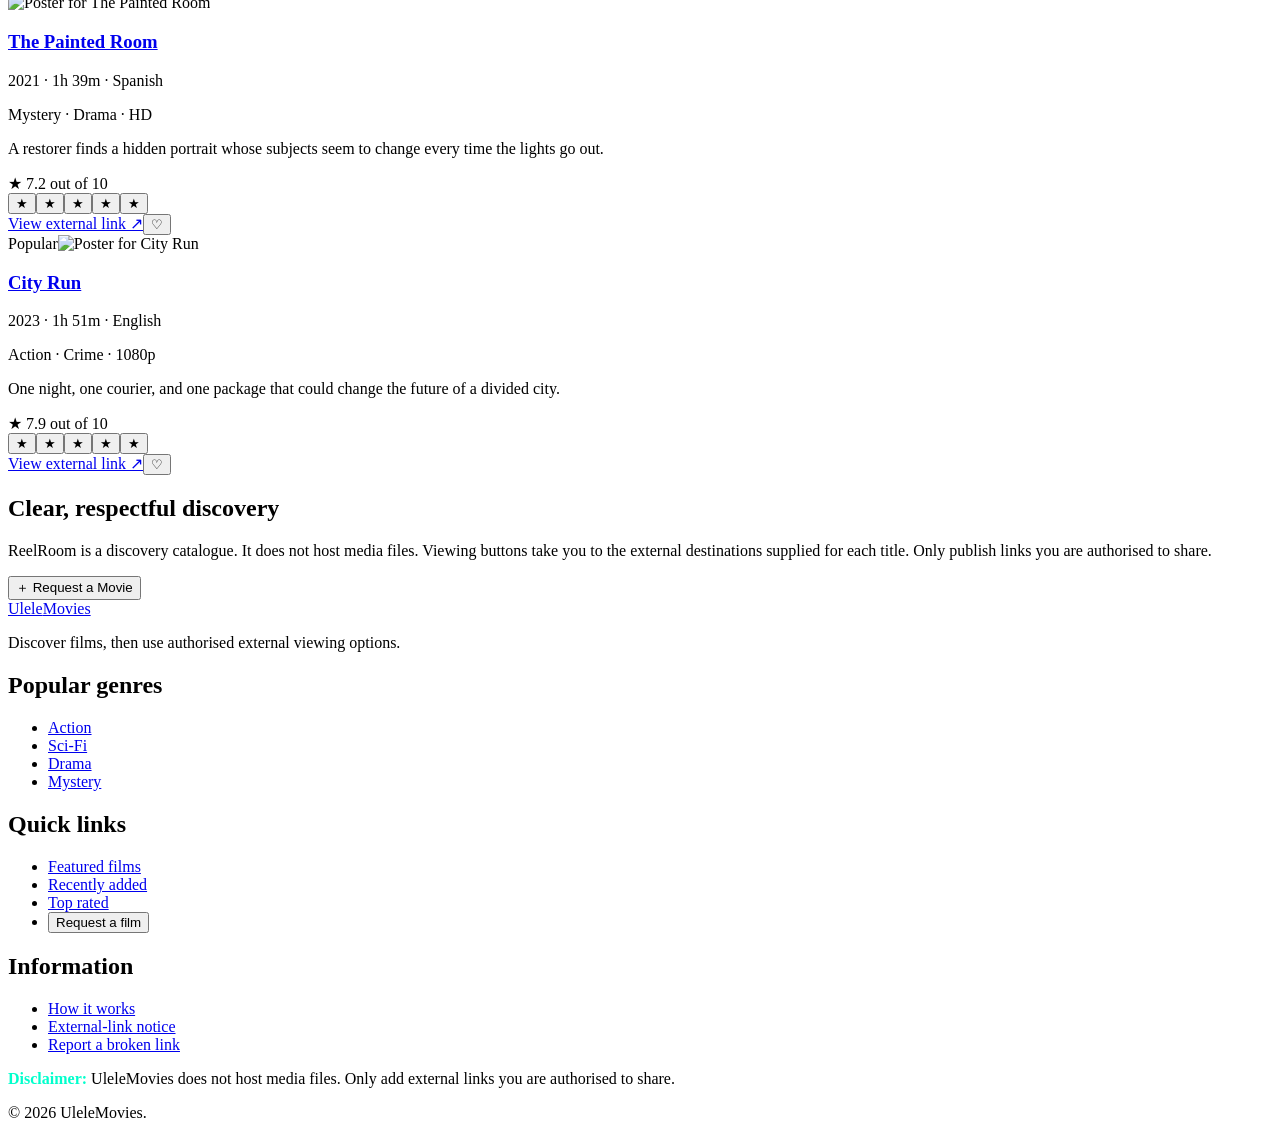
==== commit c5c8d346: "Updating css" ====
--- a/index.html
+++ b/index.html
@@ -1,563 +1,203 @@
-<!DOCTYPE html>
+<!doctype html>
 <html lang="en">
 
 <head>
-  <meta charset="UTF-8" />
-  <meta http-equiv="X-UA-Compatible" content="IE=edge" />
-  <meta name="viewport" content="width=device-width, initial-scale=1.0" />
-  <title>Ulele Movies -free Movie download Website</title>
-  <link rel="stylesheet" href="css/style.css" />
-
-  <!--- google font link-->
-  <link rel="preconnect" href="https://fonts.googleapis.com" />
-  <link rel="preconnect" href="https://fonts.gstatic.com" crossorigin />
-  <link href="https://fonts.googleapis.com/css2?family=Poppins:wght@400;500;600;700&display=swap" rel="stylesheet" />
-
-  <!-- Fontawesome Link for Icons -->
-  <link rel="stylesheet" href="https://cdnjs.cloudflare.com/ajax/libs/font-awesome/6.3.0/css/all.min.css" />
+  <meta charset="utf-8">
+  <meta name="viewport" content="width=device-width, initial-scale=1">
+  <meta name="description" content="Discover films and follow verified external viewing links.">
+  <title>UleleMoviesPool | Discover movies</title>
+  <link rel="preconnect" href="https://images.unsplash.com">
+  <link rel="stylesheet" href="./css/styles.css">
 </head>
 
 <body>
-  <!-- navbar starts -->
-  <header>
-    <nav class="navbar">
-      <div class="logo">
-        <a href=""><img src="images/Movie.png" alt="" /></a>
-      </div>
-      <ul class="nav-list">
-        <div class="logo">
-          <a href=""><img src="images/Movie.png" alt=""></a>
-          <button class="close"><i class="fa-solid fa-xmark"></i></button>
-        </div>
-        <li class="home"><a href="">home</a></li>
-        <li><a href="">movie</a></li>
-        <li><a href="">series</a></li>
-        <li><a href="">About us</a></li>
-        <li><a href="">Contact us</a></li>
-        <button class="btn">EXPLORE</button>
-      </ul>
-      <div class="hamburger">
-        <div class="line"></div>
-        <div class="line"></div>
-      </div>
+  <a class="skip-link" href="#catalog">Skip to catalogue</a>
+  <header class="site-header">
+    <a class="brand" href="#top" aria-label="ReelRoom home">Ulele<span>Movies</span></a>
+    <button class="menu-button" type="button" aria-expanded="false" aria-controls="site-nav">Menu</button>
+    <nav id="site-nav" class="site-nav" aria-label="Main navigation">
+      <a href="#catalog">Browse</a><a href="#about">About</a>
+      <button class="nav-request" type="button" data-open-request>Request a Movie</button>
     </nav>
   </header>
 
-  <!-- hero section starts  -->
-  <section class="hero">
-    <div class="main">
-      <div class="content">
-        <h2>Watch and download your favorite movies with <strong> fast, direct links. No registration, no
-            subscriptions,</strong> and <strong> 100%
-            free forever. </strong></h2>
-        <div class="meta-wrapper">
-          <div class="badge">
-            <span>PG 18</span>
-            <span>HD</span>
-          </div>
-          <div class="genre">
-            <span>
-              <i>Your gateway to the ultimate movie pool. No sign-ups, no wallets, just direct links to the movies you
-                love</i>
-            </span>
-          </div>
-
-        </div>
-        <div class="watch-btn">
-          <button><i class="fa-solid fa-play"></i> Explore Now</button>
-        </div>
-      </div>
-    </div>
-  </section>
-
-  <!-- upcoming movie section starts  -->
-  <section class="upcoming-movie">
-    <div class="header">
-      <div class="subtitle">
-        <small>online Downloading</small>
-        <h4>Upcoming Movies</h4>
-      </div>
-      <div class="buttons">
-        <button>Movies</button>
-        <button>TV Shows</button>
-        <button>Anime</button>
-      </div>
-    </div>
-    <div class="movie-card">
-      <div class="wrapper">
-        <ul class="movie-carousel">
-          <li class="card">
-            <div class="img">
-              <a href="movie-detail.html"><img src="images/upcoming-1.png" alt="" /></a>
-            </div>
-            <div class="title">
-              <a href="movie-detail.html">
-                <h4>The Northman</h4>
-              </a>
-              <span>2022</span>
-            </div>
-            <div class="footer">
-              <span>HD</span>
-              <div class="time-rating">
-                <span><i class="fa-regular fa-clock"></i> 137 min</span>
-                <span><i class="fa-solid fa-star"></i> 8.5</span>
-              </div>
-            </div>
-          </li>
-          <li class="card">
-            <div class="img">
-              <a href="movie-detail.html"><img src="images/upcoming-2.png" alt="" /></a>
-            </div>
-            <div class="title">
-              <a href="movie-detail.html">
-                <h4>Doctor Strange</h4>
-              </a>
-              <span>2022</span>
-            </div>
-            <div class="footer">
-              <span>4K</span>
-              <div class="time-rating">
-                <span><i class="fa-regular fa-clock"></i> 126 min</span>
-                <span><i class="fa-solid fa-star"></i> 8.5</span>
-              </div>
-            </div>
-          </li>
-          <li class="card">
-            <div class="img">
-              <a href="movie-detail.html"><img src="images/upcoming-3.png" alt="" /></a>
-            </div>
-            <div class="title">
-              <a href="movie-detail.html">
-                <h4>Memory</h4>
-              </a>
-              <span>2022</span>
-            </div>
-            <div class="footer">
-              <span>2K</span>
-              <div class="time-rating">
-                <span><i class="fa-regular fa-clock"></i> N/A</span>
-                <span><i class="fa-solid fa-star"></i> 8.5</span>
-              </div>
-            </div>
-          </li>
-          <li class="card">
-            <div class="img">
-              <a href="movie-detail.html"><img src="images/upcoming-4.png" alt="" /></a>
-            </div>
-            <div class="title">
-              <a href="movie-detail.html">
-                <h4>Unbearable Weight</h4>
-              </a>
-              <span>2022</span>
-            </div>
-            <div class="footer">
-              <span>HD</span>
-              <div class="time-rating">
-                <span><i class="fa-regular fa-clock"></i> 107 min</span>
-                <span><i class="fa-solid fa-star"></i> 8.5</span>
-              </div>
-            </div>
-          </li>
-        </ul>
-      </div>
-    </div>
-  </section>
-
-  <!-- Movie Download Service Section Starts -->
-  <section class="movie-services-section" id="movie-services">
-    <div class="service-container">
-
-      <!-- Left Column: Visual Highlight / Banner -->
-      <div class="service-visual">
-        <div class="image-wrapper">
-          <img src="images/service-banner.jpg" alt="Cinema Hall" loading="lazy" />
-          <div class="badge-overlay">
-            <i class="fa-solid fa-bolt"></i>
-            <span>100% Free & Unlimited</span>
-          </div>
-        </div>
-      </div>
-
-      <!-- Right Column: Content & Features -->
-      <div class="service-content">
-        <small class="sub-heading">UleleMovie Pool</small>
-        <h2 class="main-title">Download Your Favorite Movies & Watch Offline Anytime.</h2>
-        <p class="description">
-          Say goodbye to buffering and expensive monthly subscriptions! Access thousands of blockbusters, trending
-          series, and classic cinema—completely free. Download in crisp HD quality and enjoy seamless entertainment
-          wherever life takes you.
-        </p>
-
-        <!-- Services List -->
-        <ul class="service-list">
-
-          <!-- Feature 1 -->
-          <li class="service-card">
-            <div class="icon-box">
-              <i class="fa-solid fa-download"></i>
-            </div>
-            <div class="card-text">
-              <h5>Lightning-Fast Downloads</h5>
-              <p>Save high-definition films straight to your device in 1080p and 4K formats with high-speed direct
-                links.</p>
-            </div>
-          </li>
-
-          <!-- Feature 2 -->
-          <li class="service-card">
-            <div class="icon-box">
-              <i class="fa-solid fa-mobile-screen-button"></i>
-            </div>
-            <div class="card-text">
-              <h5>Watch Offline Everywhere</h5>
-              <p>Enjoy your downloaded library on Smart TVs, phones, tablets, or PCs without needing an active internet
-                connection.</p>
-            </div>
-          </li>
-
-          <!-- Feature 3 -->
-          <li class="service-card">
-            <div class="icon-box">
-              <i class="fa-solid fa-shield-cat"></i>
-            </div>
-            <div class="card-text">
-              <h5>No Account Needed</h5>
-              <p>Skip the hassle of sign-ups or hidden fees—just search, click, download, and start watching instantly.
-              </p>
-            </div>
-          </li>
-
-        </ul>
-
-        <!-- Action Button -->
-        <div class="cta-wrapper">
-          <a href="#explore" class="btn-download">
-            <i class="fa-solid fa-play"></i> Start Downloading Now
-          </a>
-        </div>
-
-      </div>
-    </div>
-  </section>
-  <!-- Movie Download Service Section Ends -->
-
-  <!-- top movie section start  -->
-  <section class="top-movie same">
-    <div class="header">
-      <small>online Downloading</small>
-      <h4>Top Rated Movies</h4>
-    </div>
-    <div class="top-movie-main">
-      <div class="buttons">
-        <button>movies</button>
-        <button>tv shows</button>
-        <button>documentry</button>
-        <button>sports</button>
-      </div>
-      <div class="movie-card">
-        <ul class="wrapper">
-          <li class="card">
-            <div class="img">
-              <a href="movie-detail.html"><img src="images/movie-1.png" alt="" /></a>
-            </div>
-            <div class="title">
-              <a href="movie-detail.html">
-                <h4>Sonic</h4>
-              </a>
-              <span>2022</span>
-            </div>
-            <div class="footer">
-              <span>2K</span>
-              <div class="time-rating">
-                <span><i class="fa-regular fa-clock"></i> 122 min</span>
-                <span><i class="fa-solid fa-star"></i> 7.8</span>
-              </div>
-            </div>
-          </li>
-          <li class="card">
-            <div class="img">
-              <a href="movie-detail.html"><img src="images/movie-2.png" alt="" /></a>
-            </div>
-            <div class="title">
-              <a href="movie-detail.html">
-                <h4>Morbius</h4>
-              </a>
-              <span>2022</span>
-            </div>
-            <div class="footer">
-              <span>HD</span>
-              <div class="time-rating">
-                <span><i class="fa-regular fa-clock"></i> 104 min</span>
-                <span><i class="fa-solid fa-star"></i> 5.9</span>
-              </div>
-            </div>
-          </li>
-          <li class="card">
-            <div class="img">
-              <a href="movie-detail.html"><img src="images/movie-3.png" alt="" /></a>
-            </div>
-            <div class="title">
-              <a href="movie-detail.html">
-                <h4>Adam Project</h4>
-              </a>
-              <span>2022</span>
-            </div>
-            <div class="footer">
-              <span>4K</span>
-              <div class="time-rating">
-                <span><i class="fa-regular fa-clock"></i> 106 min</span>
-                <span><i class="fa-solid fa-star"></i> 7.0</span>
-              </div>
-            </div>
-          </li>
-          <li class="card">
-            <div class="img">
-              <a href="movie-detail.html"><img src="images/movie-4.png" alt="" /></a>
-            </div>
-            <div class="title">
-              <a href="movie-detail.html">
-                <h4>Free Guy</h4>
-              </a>
-              <span>2022</span>
-            </div>
-            <div class="footer">
-              <span>4K</span>
-              <div class="time-rating">
-                <span><i class="fa-regular fa-clock"></i> 115 min</span>
-                <span><i class="fa-solid fa-star"></i> 7.7</span>
-              </div>
-            </div>
-          </li>
-          <li class="card">
-            <div class="img">
-              <a href="movie-detail.html"><img src="images/movie-5.png" alt="" /></a>
-            </div>
-            <div class="title">
-              <a href="movie-detail.html">
-                <h4>Batman</h4>
-              </a>
-              <span>2022</span>
-            </div>
-            <div class="footer">
-              <span>4K</span>
-              <div class="time-rating">
-                <span><i class="fa-regular fa-clock"></i> 176 min</span>
-                <span><i class="fa-solid fa-star"></i> 7.9</span>
-              </div>
-            </div>
-          </li>
-          <li class="card">
-            <div class="img">
-              <a href="movie-detail.html"><img src="images/movie-6.png" alt="" /></a>
-            </div>
-            <div class="title">
-              <a href="movie-detail.html">
-                <h4>Uncharted</h4>
-              </a>
-              <span>2022</span>
-            </div>
-            <div class="footer">
-              <span>HD</span>
-              <div class="time-rating">
-                <span><i class="fa-regular fa-clock"></i> 116 min</span>
-                <span><i class="fa-solid fa-star"></i> 7.0</span>
-              </div>
-            </div>
-          </li>
-          <li class="card">
-            <div class="img">
-              <a href="movie-detail.html"><img src="images/movie-7.png" alt="" /></a>
-            </div>
-            <div class="title">
-              <a href="movie-detail.html">
-                <h4>Death On..</h4>
-              </a>
-              <span>2022</span>
-            </div>
-            <div class="footer">
-              <span>2K</span>
-              <div class="time-rating">
-                <span><i class="fa-regular fa-clock"></i> 127 min</span>
-                <span><i class="fa-solid fa-star"></i> 6.5</span>
-              </div>
-            </div>
-          </li>
-          <li class="card">
-            <div class="img">
-              <a href="movie-detail.html"><img src="images/movie-8.png" alt="" /></a>
-            </div>
-            <div class="title">
-              <a href="movie-detail.html">
-                <h4>Kings Man</h4>
-              </a>
-              <span>2022</span>
-            </div>
-            <div class="footer">
-              <span>HD</span>
-              <div class="time-rating">
-                <span><i class="fa-regular fa-clock"></i> 131 min</span>
-                <span><i class="fa-solid fa-star"></i> 7.0</span>
-              </div>
-            </div>
-          </li>
-        </ul>
-      </div>
-    </div>
-  </section>
-
-  <!-- tvs series section starts  -->
-  <section class="tv-series same">
-    <div class="header">
-      <small>best tv series</small>
-      <h4>World Best TV Series</h4>
-    </div>
-    <div class="movie-card">
-      <ul class="wrapper">
-        <li class="card">
-          <div class="img">
-            <a href="movie-detail.html"><img src="images/series-1.png" alt="" /></a>
-          </div>
-          <div class="title">
-            <a href="movie-detail.html">
-              <h4>Moon Knight</h4>
-            </a>
-            <span>2022</span>
-          </div>
-          <div class="footer">
-            <span>2K</span>
-            <div class="time-rating">
-              <span><i class="fa-regular fa-clock"></i> 47 min</span>
-              <span><i class="fa-solid fa-star"></i> 8.6</span>
-            </div>
-          </div>
-        </li>
-        <li class="card">
-          <div class="img">
-            <a href="movie-detail.html"><img src="images/series-2.png" alt="" /></a>
-          </div>
-          <div class="title">
-            <a href="movie-detail.html">
-              <h4>Halo</h4>
-            </a>
-            <span>2022</span>
-          </div>
-          <div class="footer">
-            <span>2K</span>
-            <div class="time-rating">
-              <span><i class="fa-regular fa-clock"></i> 59 min</span>
-              <span><i class="fa-solid fa-star"></i> 8.8</span>
-            </div>
-          </div>
-        </li>
-        <li class="card">
-          <div class="img">
-            <a href="movie-detail.html"><img src="images/series-3.png" alt="" /></a>
-          </div>
-          <div class="title">
-            <a href="movie-detail.html">
-              <h4>Viking valhalla</h4>
-            </a>
-            <span>2022</span>
-          </div>
-          <div class="footer">
-            <span>2K</span>
-            <div class="time-rating">
-              <span><i class="fa-regular fa-clock"></i> 51 min</span>
-              <span><i class="fa-solid fa-star"></i> 8.3</span>
-            </div>
-          </div>
-        </li>
-        <li class="card">
-          <div class="img">
-            <a href="movie-detail.html"><img src="images/series-4.png" alt="" /></a>
-          </div>
-          <div class="title">
-            <a href="movie-detail.html">
-              <h4>Money Heist</h4>
-            </a>
-            <span>2017</span>
-          </div>
-          <div class="footer">
-            <span>4K</span>
-            <div class="time-rating">
-              <span><i class="fa-regular fa-clock"></i> 70 min</span>
-              <span><i class="fa-solid fa-star"></i> 8.3</span>
-            </div>
-          </div>
-        </li>
-      </ul>
-    </div>
-  </section>
-
-
-
-  <!-- footer section start -->
+  <main id="top">
+    <section class="hero" aria-labelledby="hero-title">
+      <div class="hero-content">
+        <p class="eyebrow">MOvie discovery, made simple</p>
+        <h1 id="hero-title">Find your next great watch.</h1>
+        <p class="hero-copy">Browse carefully curated titles, save favourites, and follow the listed external viewing
+          options.</p>
+        <a class="button button-primary" href="#catalog">Explore catalogue</a>
+      </div>
+    </section>
+
+    <section>
+
+      <div class="button-grid">
+        <!-- Discord Button -->
+        <a href="#" class="nav-button discord">
+          <div class="">
+            <svg viewBox="0 0 24 24" width="24" height="24" fill="currentColor">
+              <path
+                d="M20.317 4.37a19.791 19.791 0 0 0-4.885-1.515.074.074 0 0 0-.079.037c-.21.375-.444.864-.608 1.25a18.27 18.27 0 0 0-5.487 0 12.64 12.64 0 0 0-.617-1.25.077.077 0 0 0-.079-.037A19.736 19.736 0 0 0 3.677 4.37a.07.07 0 0 0-.032.027C.533 9.046-.32 13.58.099 18.057a.082.082 0 0 0 .031.057 19.9 19.9 0 0 0 5.993 3.03.078.078 0 0 0 .084-.028 14.09 14.09 0 0 0 1.226-1.994.076.076 0 0 0-.041-.106 13.107 13.107 0 0 1-1.872-.892.077.077 0 0 1-.008-.128 10.2 10.2 0 0 0 .372-.292.074.074 0 0 1 .077-.01c3.928 1.793 8.18 1.793 12.061 0a.074.074 0 0 1 .078.01c.12.098.246.198.373.292a.077.077 0 0 1-.006.127 12.299 12.299 0 0 1-1.873.893.077.077 0 0 0-.041.107c.36.698.772 1.362 1.225 1.993a.076.076 0 0 0 .084.028 19.839 19.839 0 0 0 6.002-3.03.077.077 0 0 0 .032-.054c.5-5.177-.838-9.674-3.549-13.66a.061.061 0 0 0-.031-.028zM8.02 15.33c-1.183 0-2.157-1.085-2.157-2.419 0-1.333.956-2.419 2.157-2.419 1.21 0 2.176 1.096 2.157 2.42 0 1.333-.956 2.418-2.157 2.418zm7.975 0c-1.183 0-2.157-1.085-2.157-2.419 0-1.333.955-2.419 2.157-2.419 1.21 0 2.176 1.096 2.157 2.42 0 1.333-.946 2.418-2.157 2.418z" />
+            </svg>
+          </div>
+          <div class="btn-text">
+            <span class="subtext">Join us on</span>
+            <span class="label">Discord</span>
+          </div>
+          <div class="btn-arrow">&gt;</div>
+        </a>
+
+        <!-- Reddit Button -->
+        <a href="#" class="nav-button reddit">
+          <div class="btn-icon">
+            <svg viewBox="0 0 24 24" width="24" height="24" fill="currentColor">
+              <path
+                d="M12 0A12 12 0 0 0 0 12a12 12 0 0 0 12 12 12 12 0 0 0 12-12A12 12 0 0 0 12 0zm5.01 4.744c.688 0 1.25.561 1.25 1.249a1.25 1.25 0 0 1-2.498.056l-2.597-.547-.8 3.747c1.824.07 3.48.632 4.674 1.488.308-.309.73-.491 1.207-.491.968 0 1.754.786 1.754 1.754 0 .716-.435 1.333-1.01 1.614a3.111 3.111 0 0 1 .042.52c0 2.694-3.13 4.87-7.004 4.87-3.874 0-7.004-2.176-7.004-4.87 0-.183.015-.366.043-.534A1.748 1.748 0 0 1 4.028 12c0-.968.786-1.754 1.754-1.754.463 0 .898.18 1.207.49 1.186-.846 2.841-1.41 4.653-1.487l.953-4.482 3.25.688a1.25 1.25 0 0 1 1.166-.711z" />
+            </svg>
+          </div>
+          <div class="btn-text">
+            <span class="subtext">Follow us on</span>
+            <span class="label">Reddit</span>
+          </div>
+          <div class="btn-arrow">&gt;</div>
+        </a>
+
+        <!-- Nebulo Button -->
+        <a href="#" class="nav-button telegram">
+          <div class="btn-icon">
+            <svg viewBox="0 0 24 24" width="24" height="24" fill="currentColor">
+              <path fill="#FFFFFF"
+                d="M9.78 15.65l.28-2.68 4.85-4.4c.21-.19-.05-.3-.33-.11L8.6 12.23l-2.6-.81c-.56-.18-.58-.56.12-.84l10.15-3.91c.47-.18.88.11.73.84l-1.71 8.04c-.13.59-.48.74-.98.46l-2.64-1.94-1.27 1.23c-.14.14-.26.26-.53.26z" />
+
+            </svg>
+
+            </svg>
+          </div>
+          <div class="btn-text">
+            <span class="subtext">Join us on</span>
+            <span class="label">Telegram</span>
+          </div>
+          <div class="btn-arrow">&gt;</div>
+        </a>
+
+        <!-- Donate Button -->
+        <a href="#" class="nav-button donate">
+          <div class="btn-icon">
+            <svg viewBox="0 0 24 24" width="24" height="24" fill="currentColor">
+              <path
+                d="M12 21.35l-1.45-1.32C5.4 15.36 2 12.28 2 8.5 2 5.42 4.42 3 7.5 3c1.74 0 3.41.81 4.5 2.09C13.09 3.81 14.76 3 16.5 3 19.58 3 22 5.42 22 8.5c0 3.78-3.4 6.86-8.55 11.54L12 21.35z" />
+            </svg>
+          </div>
+          <div class="btn-text">
+            <span class="subtext">Support us with</span>
+            <span class="label">Donations</span>
+          </div>
+          <div class="btn-arrow">&gt;</div>
+        </a>
+      </div>
+
+    </section>
+
+    <section id="catalog" class="catalogue" aria-labelledby="catalogue-title">
+      <div class="section-heading">
+        <div>
+          <p class="pq eyebrow">The catalogue</p>
+          <h2 id="catalogue-title">Browse films</h2>
+        </div>
+        <p id="result-count" class="result-count" aria-live="polite"></p>
+      </div>
+      <div class="controls" aria-label="Catalogue controls">
+        <label class="search"><span class="sr-only">Search films</span><input id="search" type="search"
+            placeholder="Search title, genre, or language"></label>
+        <label><span class="sr-only">Filter by genre</span><select id="genre-filter">
+            <option value="all">All genres</option>
+          </select></label>
+        <label><span class="sr-only">Sort films</span><select id="sort">
+            <option value="featured">Featured</option>
+            <option value="rating">Highest rated</option>
+            <option value="year">Newest</option>
+            <option value="title">Title A–Z</option>
+          </select></label>
+      </div>
+      <div id="movie-grid" class="movie-grid" aria-live="polite"></div>
+      <p id="empty-state" class="empty-state" hidden>No films match those filters. Try a different search.</p>
+    </section>
+
+    <section id="about" class="notice" aria-labelledby="notice-title">
+      <h2 id="notice-title">Clear, respectful discovery</h2>
+      <p>ReelRoom is a discovery catalogue. It does not host media files. Viewing buttons take you to the external
+        destinations supplied for each title. Only publish links you are authorised to share.</p>
+    </section>
+  </main>
+
+  <button class="request-fab" type="button" data-open-request aria-label="Request a film">＋ <span>Request a
+      Movie</span></button>
   <footer class="site-footer">
     <div class="footer-container">
-      <!-- Brand & Platform Highlights -->
-      <div class="footer-brand">
-        <a href=""><img src="images/Movie.png" alt="" /></a>
-        <p>Few Click. Zero Cost. Infinite Movies.</p>
-        <div class="feature-pills">
-          <span class="pill">⚡ Instant Streaming</span>
-          <span class="pill">🔒 No Account Required</span>
-          <span class="pill">🎥 HD Quality</span>
-        </div>
-      </div>
-
-      <!-- Quick Navigation -->
+      <div class="footer-brand"><a class="brand" href="#top">Ulele<span>Movies</span></a>
+        <p>Discover films, then use authorised external viewing options.</p>
+      </div>
       <div class="footer-links">
         <div class="link-group">
-          <h4>Popular Genres</h4>
+          <h2>Popular genres</h2>
           <ul>
-            <li><a href="/genre/action">Action</a></li>
-            <li><a href="/genre/sci-fi">Sci-Fi</a></li>
-            <li><a href="/genre/comedy">Comedy</a></li>
-            <li><a href="/genre/horror">Horror</a></li>
-            <li><a href="/genre/animation">Animation</a></li>
+            <li><a href="#catalog" data-genre="Action">Action</a></li>
+            <li><a href="#catalog" data-genre="Sci‑Fi">Sci‑Fi</a></li>
+            <li><a href="#catalog" data-genre="Drama">Drama</a></li>
+            <li><a href="#catalog" data-genre="Mystery">Mystery</a></li>
           </ul>
         </div>
-
         <div class="link-group">
-          <h4>Quick Links</h4>
+          <h2>Quick links</h2>
           <ul>
-            <li><a href="/trending">Trending Movies</a></li>
-            <li><a href="/latest">Recently Added</a></li>
-            <li><a href="/top-rated">Top Rated</a></li>
-            <li><a href="/request">Request a Movie</a></li>
+            <li><a href="#catalog" data-sort="featured">Featured films</a></li>
+            <li><a href="#catalog" data-sort="year">Recently added</a></li>
+            <li><a href="#catalog" data-sort="rating">Top rated</a></li>
+            <li><button type="button" data-open-request>Request a film</button></li>
           </ul>
         </div>
-
         <div class="link-group">
-          <h4>Info & Safety</h4>
+          <h2>Information</h2>
           <ul>
-            <li><a href="/faq">How to Watch</a></li>
-            <li><a href="/dmca">DMCA / Legal Disclaimer</a></li>
-            <li><a href="/privacy">Privacy Policy</a></li>
-            <li><a href="/contact">Report Broken Link</a></li>
+            <li><a href="#about">How it works</a></li>
+            <li><a href="#about">External-link notice</a></li>
+            <li><a href="#about">Report a broken link</a></li>
           </ul>
         </div>
       </div>
     </div>
-
-    <hr class="footer-divider" />
-
-    <!-- Bottom Legal & Disclaimer Bar -->
     <div class="footer-bottom">
-      <div class="disclaimer">
-        <p><strong>Disclaimer:</strong> This site does not host video files on its servers. All content is provided by
-          non-affiliated third parties and direct media links.</p>
-      </div>
-      <div class="copyright">
-        <p>&copy; 2026 UleleMovies. All rights reserved.</p>
-      </div>
+      <p><strong style="color: #00ffcc;">Disclaimer:</strong> UleleMovies does not host media files. Only add external
+        links you are authorised
+        to
+        share.</p>
+      <p>© <span id="year"></span> UleleMovies.</p>
     </div>
   </footer>
 
-  <button class="back-to-top"><i class="fa-solid fa-chevron-up"></i></button>
-
-  <script src="js/script.js"></script>
-  <script src="js/navbar.js"></script>
+  <dialog id="request-modal" aria-labelledby="request-title">
+    <form id="request-form" method="dialog">
+      <div class="modal-heading">
+        <h2 id="request-title">Request a Movie</h2><button class="icon-button" type="button" data-close-request
+          aria-label="Close request form">×</button>
+      </div>
+      <p class="modal-copy">Your request is saved on this device for now. Connect this form to your preferred service
+        when you are ready.</p>
+      <label>Film or show title<input name="title" required maxlength="120" autocomplete="off"></label>
+      <label>Release year <span class="optional">(optional)</span><input name="releaseYear" type="number" min="1888"
+          max="2100" inputmode="numeric"></label>
+      <label>Notes <span class="optional">(optional)</span><textarea name="notes" rows="3" maxlength="500"
+          placeholder="Edition, language, or anything else helpful"></textarea></label>
+      <p id="request-status" class="form-status" aria-live="polite"></p>
+      <div class="modal-actions"><button class="button button-secondary" type="button"
+          data-close-request>Cancel</button><button class="button button-primary" type="submit">Send request</button>
+      </div>
+    </form>
+  </dialog>
+  <script src="./js/app.js" defer></script>
 </body>
 
-</html>+</html>
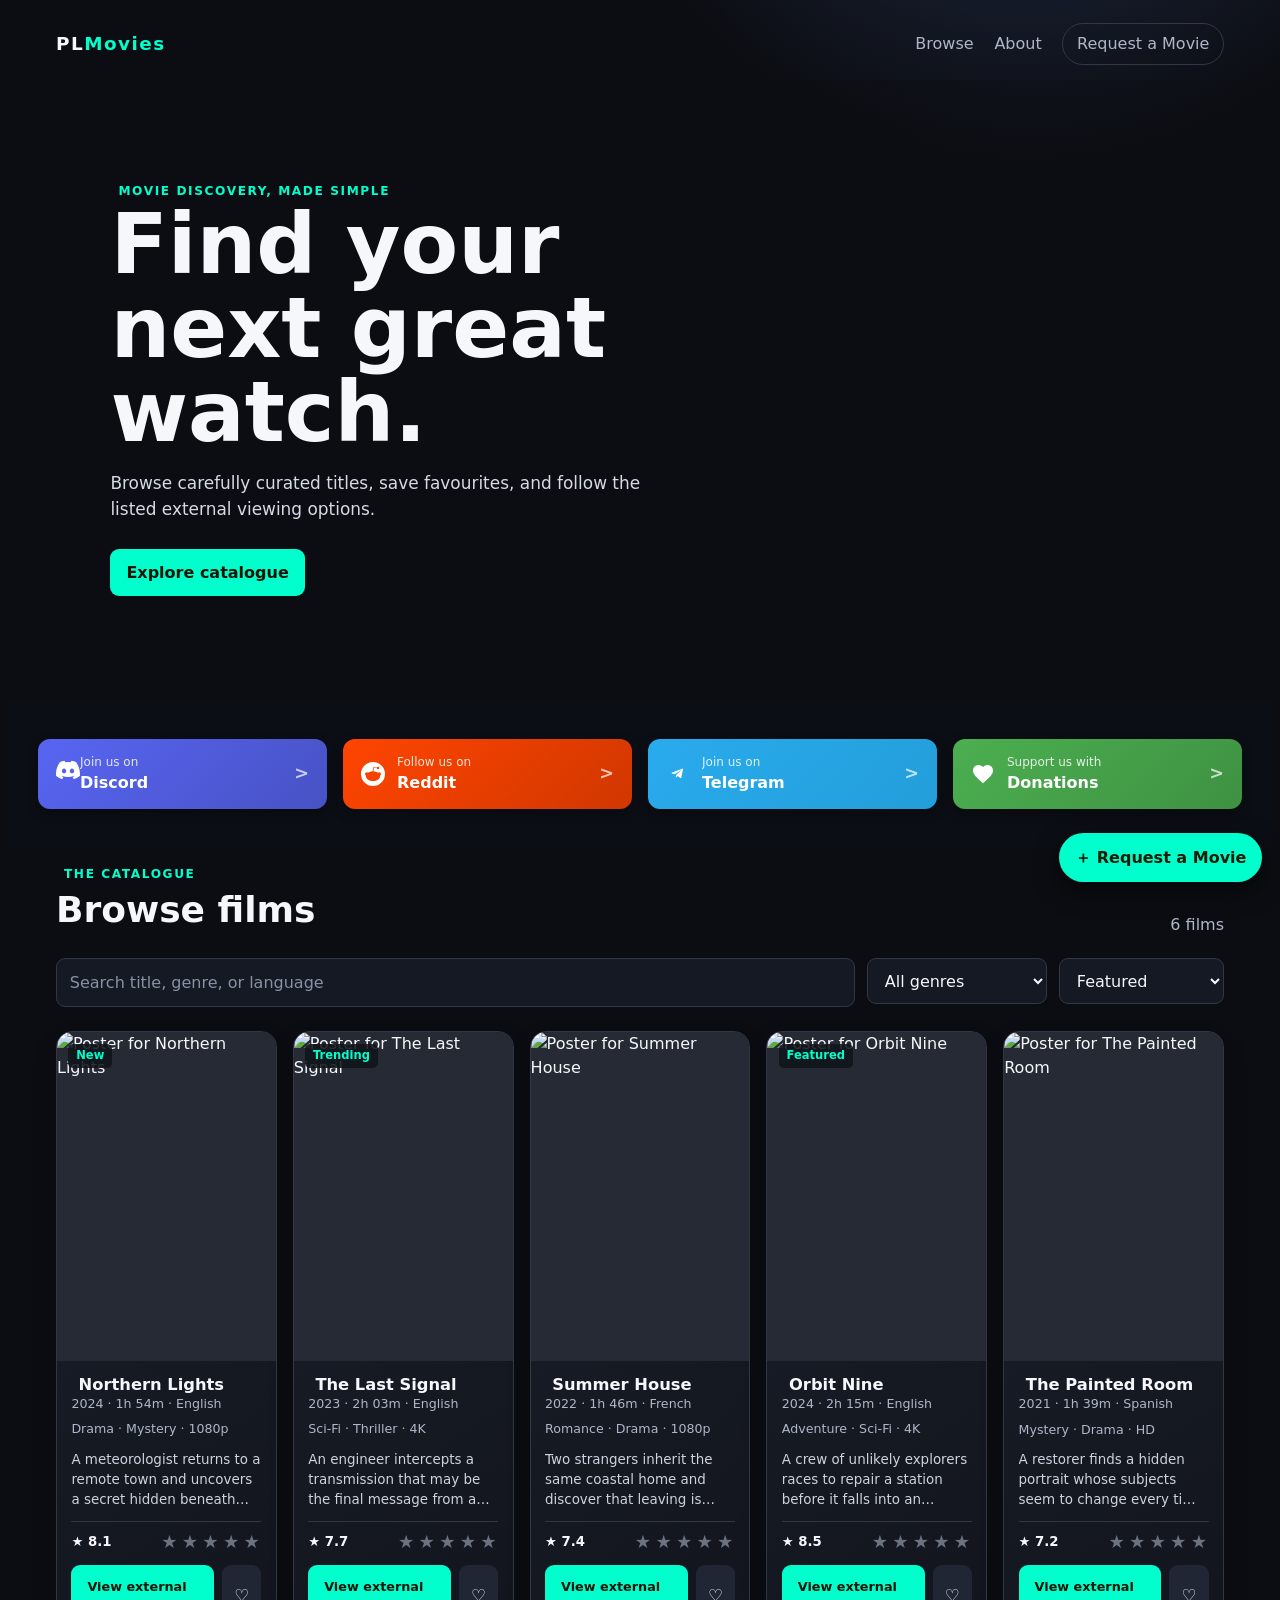
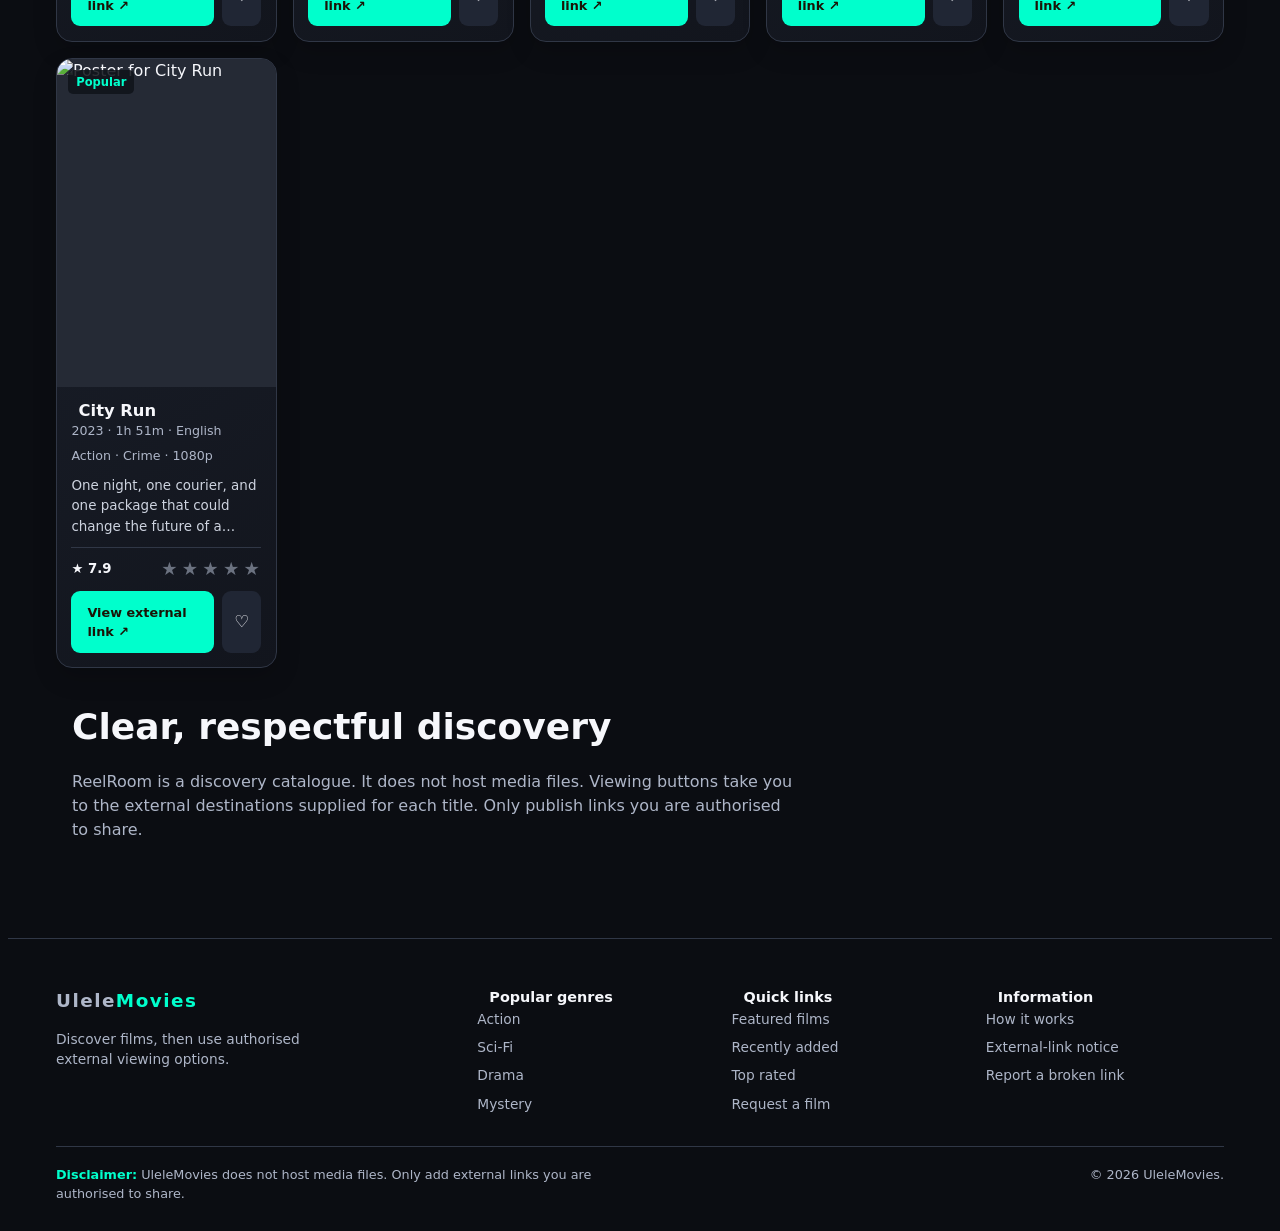
==== commit 32b290ba: "community links" ====
--- a/index.html
+++ b/index.html
@@ -13,7 +13,7 @@
 <body>
   <a class="skip-link" href="#catalog">Skip to catalogue</a>
   <header class="site-header">
-    <a class="brand" href="#top" aria-label="ReelRoom home">Ulele<span>Movies</span></a>
+    <a class="brand" href="#top" aria-label="ReelRoom home">PL<span>Movies</span></a>
     <button class="menu-button" type="button" aria-expanded="false" aria-controls="site-nav">Menu</button>
     <nav id="site-nav" class="site-nav" aria-label="Main navigation">
       <a href="#catalog">Browse</a><a href="#about">About</a>
@@ -36,7 +36,7 @@
 
       <div class="button-grid">
         <!-- Discord Button -->
-        <a href="#" class="nav-button discord">
+        <a href="https://discord.gg/Tefbpvh7w" class="nav-button discord">
           <div class="">
             <svg viewBox="0 0 24 24" width="24" height="24" fill="currentColor">
               <path
@@ -51,7 +51,7 @@
         </a>
 
         <!-- Reddit Button -->
-        <a href="#" class="nav-button reddit">
+        <a href="https://www.reddit.com/r/PLmovies111/" class="nav-button reddit">
           <div class="btn-icon">
             <svg viewBox="0 0 24 24" width="24" height="24" fill="currentColor">
               <path
@@ -66,7 +66,7 @@
         </a>
 
         <!-- Nebulo Button -->
-        <a href="#" class="nav-button telegram">
+        <a href="https://t.me/PLmovies11" class="nav-button telegram">
           <div class="btn-icon">
             <svg viewBox="0 0 24 24" width="24" height="24" fill="currentColor">
               <path fill="#FFFFFF"
--- a/css/styles.css
+++ b/css/styles.css
@@ -0,0 +1,749 @@
+:root {
+  --bg: #0b0d12;
+  --surface: #151923;
+  --surface-2: #202634;
+  --text: #f6f7fb;
+  --muted: #aeb6c8;
+  --accent: #00ffcc;
+  --focus: #8cc6ff;
+  --line: #303746;
+  --radius: 16px;
+  font-family:
+    Inter,
+    ui-sans-serif,
+    system-ui,
+    -apple-system,
+    BlinkMacSystemFont,
+    "Segoe UI",
+    sans-serif;
+  color: var(--text);
+  background: var(--bg);
+}
+.site-footer {
+  border-top: 1px solid var(--line);
+  padding: 3rem clamp(1rem, 4vw, 3rem) 1.25rem;
+  color: var(--muted);
+  text-align: left;
+}
+.footer-container {
+  max-width: 1280px;
+  margin: auto;
+  display: grid;
+  grid-template-columns: 1fr 2fr;
+  gap: 3rem;
+}
+.footer-brand p {
+  max-width: 34ch;
+}
+.footer-links {
+  display: grid;
+  grid-template-columns: repeat(3, 1fr);
+  gap: 1rem;
+}
+.link-group h2 {
+  font-size: 0.9rem;
+  color: var(--text);
+  margin: 0 0.75rem;
+}
+.link-group ul {
+  margin: 0;
+  padding: 0;
+  list-style: none;
+}
+.link-group li + li {
+  margin-top: 0.48rem;
+}
+.link-group a,
+.link-group button {
+  font-size: 0.86rem;
+  color: var(--muted);
+  background: none;
+  border: 0;
+  padding: 0;
+  text-align: left;
+  text-decoration: none;
+}
+.link-group a:hover,
+.link-group button:hover {
+  color: var(--accent);
+  text-decoration: underline;
+}
+.footer-bottom {
+  max-width: 1280px;
+  margin: 2rem auto 0;
+  padding-top: 1.1rem;
+  border-top: 1px solid var(--line);
+  display: flex;
+  justify-content: space-between;
+  gap: 1.25rem;
+  font-size: 0.8rem;
+}
+.footer-bottom p {
+  margin: 0;
+  max-width: 70ch;
+}
+@media (max-width: 650px) {
+  .footer-container {
+    grid-template-columns: 1fr;
+    gap: 2rem;
+  }
+  .footer-links {
+    grid-template-columns: repeat(2, 1fr);
+  }
+  .footer-bottom {
+    flex-direction: column;
+  }
+}
+* {
+  box-sizing: border-box;
+}
+html {
+  scroll-behavior: smooth;
+}
+body {
+  padding: 8px;
+  margin: 0;
+  line-height: 1.5;
+  background:
+    radial-gradient(circle at 80% -10%, #26304c 0, transparent 28rem), var(--bg);
+}
+button,
+input,
+select,
+textarea {
+  font: inherit;
+}
+button {
+  cursor: pointer;
+}
+a {
+  color: inherit;
+}
+.skip-link {
+  position: fixed;
+  left: 1rem;
+  top: -4rem;
+  padding: 0.6rem 1rem;
+  background: var(--text);
+  color: #000;
+  z-index: 10;
+}
+.skip-link:focus {
+  top: 1rem;
+}
+.site-header {
+  min-height: 72px;
+  max-width: 1280px;
+  margin: auto;
+  padding: 0 clamp(1rem, 4vw, 3rem);
+  display: flex;
+  align-items: center;
+  gap: 2rem;
+  justify-content: space-between;
+}
+.brand {
+  font-weight: 900;
+  letter-spacing: 0.08em;
+  text-decoration: none;
+  font-size: 1.15rem;
+}
+.brand span {
+  color: var(--accent);
+}
+.site-nav {
+  display: flex;
+  align-items: center;
+  gap: 1.3rem;
+}
+.site-nav a,
+.nav-request {
+  color: var(--muted);
+  text-decoration: none;
+  background: none;
+  border: 0;
+}
+.site-nav a:hover,
+.nav-request:hover {
+  color: var(--text);
+}
+.nav-request {
+  border: 1px solid var(--line);
+  padding: 0.5rem 0.85rem;
+  border-radius: 99px;
+}
+.menu-button {
+  display: none;
+}
+.hero {
+  min-height: 400px;
+  display: grid;
+  align-items: end;
+  padding: clamp(3rem, 8vw, 7rem) clamp(1rem, 8vw, 8rem);
+  background:
+    linear-gradient(
+      90deg,
+      rgba(11, 13, 18, 0.96) 0%,
+      rgba(11, 13, 18, 0.7) 48%,
+      rgba(11, 13, 18, 0.1)
+    ),
+    url("https://images.unsplash.com/photo-1485846234645-a62644f84728?auto=format&fit=crop&w=1800&q=80")
+      center/cover;
+}
+.hero-content {
+  max-width: 620px;
+}
+.eyebrow {
+  color: var(--accent);
+  text-transform: uppercase;
+  letter-spacing: 0.13em;
+  font-weight: 700;
+  font-size: 0.76rem;
+  margin: 0 0.5rem;
+}
+.hero h1 {
+  font-size: clamp(2.5rem, 7vw, 5.25rem);
+  line-height: 1;
+  margin: 0.1rem 0 1rem;
+}
+.hero-copy {
+  max-width: 52ch;
+  color: #d5dae5;
+  font-size: 1.06rem;
+  margin-bottom: 1.7rem;
+}
+.button {
+  border: 0;
+  border-radius: 9px;
+  padding: 0.72rem 1rem;
+  font-weight: 750;
+  text-decoration: none;
+  display: inline-flex;
+  align-items: center;
+  justify-content: center;
+  gap: 0.45rem;
+}
+.button-primary {
+  background: var(--accent);
+  color: #1a1406;
+}
+.button-primary:hover {
+  filter: brightness(1.08);
+}
+.button-secondary {
+  color: var(--text);
+  background: var(--surface-2);
+}
+
+/* Container Layout */
+.button-grid {
+  display: grid;
+  grid-template-columns: repeat(4, 1fr); /* Default desktop 4-column layout */
+  gap: 16px;
+  padding: 40px 30px;
+  background-color: #0b0e14;
+  font-family:
+    system-ui,
+    -apple-system,
+    sans-serif;
+  box-sizing: border-box;
+}
+
+/* Base Button Styles */
+.nav-button {
+  display: flex;
+  align-items: center;
+  padding: 14px 18px;
+  border-radius: 12px;
+  text-decoration: none;
+  color: #ffffff;
+  transition:
+    transform 0.2s ease,
+    filter 0.2s ease;
+  box-shadow: 0 4px 12px rgba(0, 0, 0, 0.3);
+  box-sizing: border-box;
+}
+
+.nav-button:hover {
+  transform: translateY(-2px);
+  filter: brightness(1.1);
+}
+
+/* Icon & Text Alignments */
+.btn-icon {
+  display: flex;
+  align-items: center;
+  justify-content: center;
+  margin-right: 12px;
+  flex-shrink: 0;
+}
+
+.btn-icon svg {
+  width: 24px;
+  height: 24px;
+}
+
+.btn-text {
+  display: flex;
+  flex-direction: column;
+  flex-grow: 1;
+  overflow: hidden;
+}
+
+.subtext {
+  font-size: 0.75rem;
+  opacity: 0.85;
+  font-weight: 400;
+  white-space: nowrap;
+}
+
+.label {
+  font-size: 1rem;
+  font-weight: 700;
+  white-space: nowrap;
+}
+
+.btn-arrow {
+  font-size: 1.1rem;
+  opacity: 0.7;
+  font-weight: bold;
+  margin-left: 8px;
+  flex-shrink: 0;
+}
+
+/* Gradients */
+.discord {
+  background: linear-gradient(135deg, #5865f2, #4752c4);
+}
+.reddit {
+  background: linear-gradient(135deg, #ff4500, #d03700);
+}
+.telegram {
+  background: linear-gradient(135deg, #2aabee, #229ed9);
+}
+.donate {
+  background: linear-gradient(135deg, #4caf50, #3e9142);
+}
+
+/* --- Media Queries --- */
+
+/* Tablets / Medium Screens (Up to 1024px): 2 columns */
+@media (max-width: 1024px) {
+  .button-grid {
+    grid-template-columns: repeat(2, 1fr);
+    gap: 12px;
+  }
+}
+
+/* Small Mobile Screens (Up to 576px): 1 column (Stacked) */
+@media (max-width: 576px) {
+  .button-grid {
+    grid-template-columns: 1fr;
+    gap: 10px;
+  }
+
+  .nav-button {
+    padding: 12px 16px;
+    margin: auto;
+    text-align: center;
+  }
+
+  .subtext {
+    font-size: 0.7rem;
+  }
+
+  .label {
+    font-size: 0.95rem;
+  }
+}
+
+.catalogue,
+.notice {
+  max-width: 1280px;
+  margin: auto;
+  padding: 1rem clamp(1rem, 4vw, 3rem);
+}
+.section-heading {
+  display: flex;
+  align-items: end;
+  justify-content: space-between;
+  gap: 1rem;
+  margin-bottom: 1.35rem;
+}
+.section-heading h2,
+.notice h2 {
+  font-size: clamp(1.6rem, 3vw, 2.25rem);
+  margin: 0;
+}
+.result-count {
+  color: var(--muted);
+  margin: 0;
+}
+.controls {
+  display: grid;
+  grid-template-columns: minmax(180px, 1fr) 180px 165px;
+  gap: 0.75rem;
+  margin-bottom: 1.5rem;
+}
+.controls input,
+.controls select,
+dialog input,
+dialog textarea {
+  width: 100%;
+  color: var(--text);
+  background: var(--surface);
+  border: 1px solid var(--line);
+  border-radius: 9px;
+  padding: 0.72rem 0.8rem;
+}
+.controls input::placeholder {
+  color: #8992a5;
+}
+.movie-grid {
+  display: grid;
+  grid-template-columns: repeat(auto-fill, minmax(220px, 1fr));
+  gap: 1rem;
+}
+.movie-card {
+  min-width: 0;
+  display: flex;
+  flex-direction: column;
+  border: 1px solid var(--line);
+  background: linear-gradient(145deg, #1a1f2a, #12151d);
+  border-radius: var(--radius);
+  overflow: hidden;
+  box-shadow: 0 10px 24px rgba(0, 0, 0, 0.16);
+  transition:
+    transform 0.18s ease,
+    border-color 0.18s ease;
+}
+.movie-card:hover {
+  transform: translateY(-4px);
+  border-color: #64708a;
+}
+.poster {
+  aspect-ratio: 2/3;
+  position: relative;
+  background: #252a35;
+  overflow: hidden;
+}
+.poster img {
+  width: 100%;
+  height: 100%;
+  display: block;
+  object-fit: cover;
+}
+.badge {
+  position: absolute;
+  top: 0.7rem;
+  left: 0.7rem;
+  padding: 0.22rem 0.5rem;
+  border-radius: 5px;
+  background: #10131add;
+  color: var(--accent);
+  font-size: 0.72rem;
+  font-weight: 800;
+}
+.card-body {
+  display: flex;
+  flex-direction: column;
+  flex: 1;
+  padding: 0.9rem;
+}
+.card-title {
+  font-size: 1.02rem;
+  line-height: 1.25;
+  margin: 0 0.45rem;
+}
+.card-title a {
+  text-decoration: none;
+}
+.card-title a:hover {
+  text-decoration: underline;
+}
+.meta,
+.genres {
+  margin: 0;
+  color: var(--muted);
+  font-size: 0.79rem;
+}
+.genres {
+  margin-top: 0.38rem;
+  white-space: nowrap;
+  overflow: hidden;
+  text-overflow: ellipsis;
+}
+.synopsis {
+  color: #cdd3df;
+  font-size: 0.84rem;
+  margin: 0.65rem 0;
+  display: -webkit-box;
+  -webkit-line-clamp: 3;
+  -webkit-box-orient: vertical;
+  overflow: hidden;
+}
+.rating-row {
+  display: flex;
+  align-items: center;
+  justify-content: space-between;
+  margin-top: auto;
+  border-top: 1px solid var(--line);
+  padding-top: 0.62rem;
+  gap: 0.5rem;
+}
+.rating-value {
+  font-weight: 750;
+  font-size: 0.83rem;
+}
+.stars {
+  display: flex;
+  gap: 1px;
+}
+.star {
+  border: 0;
+  padding: 0.1rem;
+  background: transparent;
+  color: #6b7280;
+  font-size: 1.14rem;
+  line-height: 1;
+}
+.star[aria-pressed="true"],
+.star:hover,
+.star:focus-visible {
+  color: var(--accent);
+}
+.card-actions {
+  display: grid;
+  grid-template-columns: 1fr auto;
+  gap: 0.5rem;
+  margin-top: 0.75rem;
+}
+.external-link {
+  font-size: 0.8rem;
+}
+.favourite {
+  background: var(--surface-2);
+  color: var(--text);
+  border: 0;
+  border-radius: 9px;
+  min-width: 2.45rem;
+  font-size: 1.05rem;
+}
+.favourite[aria-pressed="true"] {
+  color: #ff7188;
+}
+.empty-state {
+  text-align: center;
+  border: 1px dashed var(--line);
+  padding: 2rem;
+  border-radius: var(--radius);
+  color: var(--muted);
+}
+.notice {
+  padding-top: 1rem;
+  color: var(--muted);
+  max-width: 820px;
+  margin-left: max(1rem, calc((100% - 1280px) / 2));
+  padding-bottom: 5rem;
+}
+.notice h2 {
+  color: var(--text);
+}
+footer {
+  border-top: 1px solid var(--line);
+  padding: 1.5rem;
+  text-align: center;
+  color: var(--muted);
+  font-size: 0.86rem;
+}
+.request-fab {
+  position: fixed;
+  right: 1.1rem;
+  bottom: 1.1rem;
+  border: 0;
+  border-radius: 99px;
+  padding: 0.8rem 1rem;
+  background: var(--accent);
+  color: #211a07;
+  font-weight: 800;
+  box-shadow: 0 8px 24px #0008;
+  z-index: 3;
+}
+dialog {
+  width: min(94vw, 510px);
+  color: var(--text);
+  border: 1px solid var(--line);
+  border-radius: var(--radius);
+  padding: 0;
+  background: var(--surface);
+  box-shadow: 0 20px 60px #000a;
+}
+dialog::backdrop {
+  background: #05070bbb;
+}
+dialog form {
+  padding: 1.25rem;
+}
+.modal-heading {
+  display: flex;
+  justify-content: space-between;
+  align-items: start;
+  gap: 1rem;
+}
+.modal-heading h2 {
+  margin: 0;
+}
+.icon-button {
+  border: 0;
+  background: none;
+  color: var(--text);
+  font-size: 1.7rem;
+  line-height: 1;
+}
+.modal-copy,
+.optional {
+  color: var(--muted);
+  font-size: 0.87rem;
+}
+.modal-copy {
+  margin: 0.35rem 0 1rem;
+}
+dialog label {
+  display: block;
+  font-weight: 700;
+  font-size: 0.88rem;
+  margin-top: 0.75rem;
+}
+dialog input,
+dialog textarea {
+  display: block;
+  margin-top: 0.3rem;
+}
+.modal-actions {
+  display: flex;
+  justify-content: end;
+  gap: 0.65rem;
+  margin-top: 1.25rem;
+}
+
+.form-status {
+  min-height: 1.3rem;
+  margin: 0.65rem 0 0;
+  color: #a9e8b9;
+  font-size: 0.87rem;
+}
+button:focus-visible,
+a:focus-visible,
+input:focus-visible,
+select:focus-visible,
+textarea:focus-visible {
+  outline: 3px solid var(--focus);
+  outline-offset: 3px;
+}
+.sr-only {
+  position: absolute;
+  width: 1px;
+  height: 1px;
+  overflow: hidden;
+  clip: rect(0 0 0 0);
+  white-space: nowrap;
+}
+@media (max-width: 650px) {
+  .site-header {
+    min-height: 64px;
+    gap: 0.8rem;
+  }
+  .menu-button {
+    display: block;
+    border: 1px solid var(--line);
+    background: var(--surface);
+    color: var(--text);
+    padding: 0.4rem 0.65rem;
+    border-radius: 7px;
+  }
+  .site-nav {
+    display: none;
+    position: absolute;
+    top: 64px;
+    right: 1rem;
+    left: 1rem;
+    z-index: 5;
+    padding: 1rem;
+    background: var(--surface);
+    border: 1px solid var(--line);
+    border-radius: 12px;
+    flex-direction: column;
+    align-items: stretch;
+  }
+  .site-nav.is-open {
+    display: flex;
+  }
+  .nav-request {
+    padding: 0.65rem;
+  }
+  .hero {
+    min-height: 350px;
+  }
+  .controls {
+    grid-template-columns: 1fr 1fr;
+  }
+  .controls .search {
+    grid-column: 1/-1;
+  }
+  .movie-grid {
+    grid-template-columns: repeat(2, minmax(0, 1fr));
+    gap: 0.7rem;
+  }
+  .card-body {
+    padding: 0.68rem;
+  }
+  .card-title {
+    font-size: 0.91rem;
+  }
+  .meta,
+  .genres {
+    font-size: 0.72rem;
+  }
+  .synopsis {
+    font-size: 0.77rem;
+    -webkit-line-clamp: 2;
+  }
+  .badge {
+    font-size: 0.63rem;
+    top: 0.45rem;
+    left: 0.45rem;
+  }
+  .rating-value {
+    font-size: 0.72rem;
+  }
+  .star {
+    font-size: 1rem;
+  }
+  .request-fab span {
+    display: none;
+  }
+  .request-fab {
+    width: 48px;
+    height: 48px;
+    padding: 0;
+    font-size: 1.3rem;
+  }
+  .notice {
+    margin-left: 0;
+  }
+  .section-heading,
+  .pq {
+    align-items: center;
+    flex-direction: column;
+  }
+  .result-count {
+    font-size: 0.85rem;
+  }
+}
+@media (prefers-reduced-motion: reduce) {
+  *,
+  *::before,
+  *::after {
+    scroll-behavior: auto !important;
+    transition: none !important;
+  }
+}
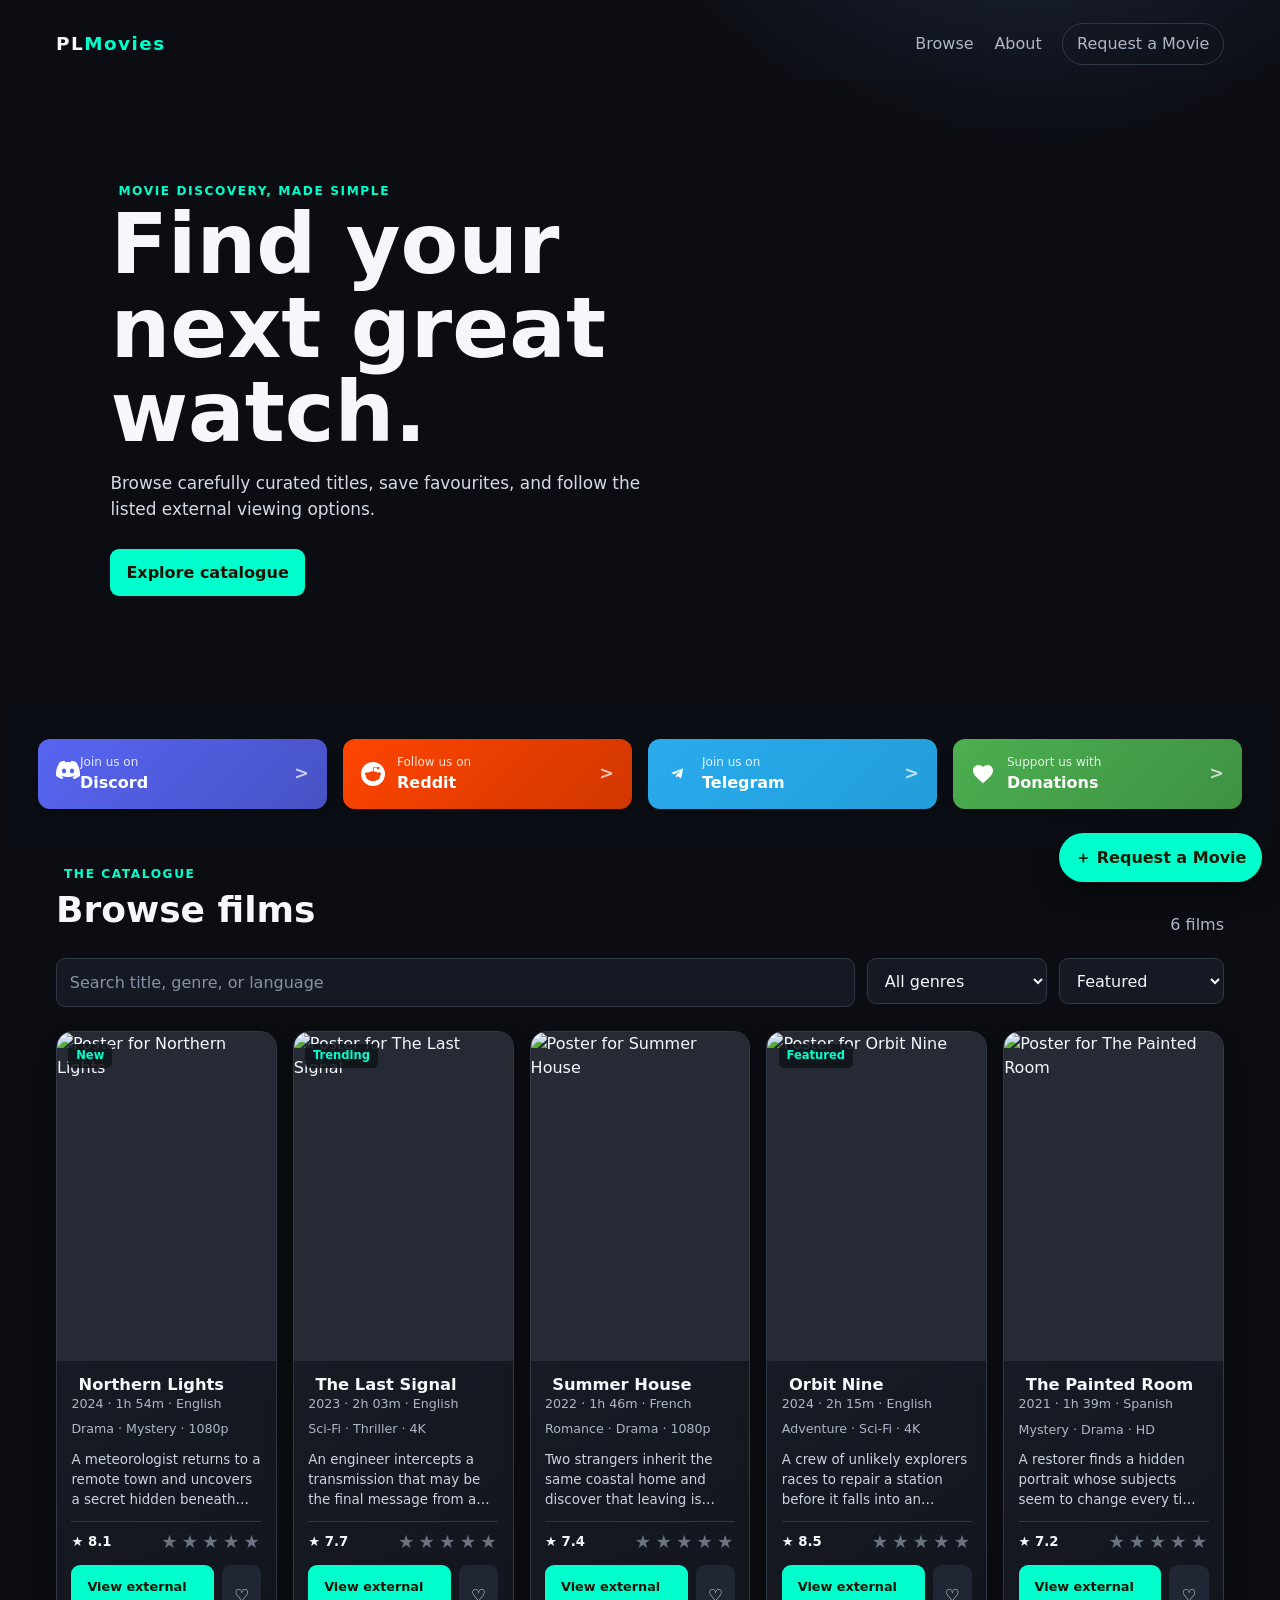
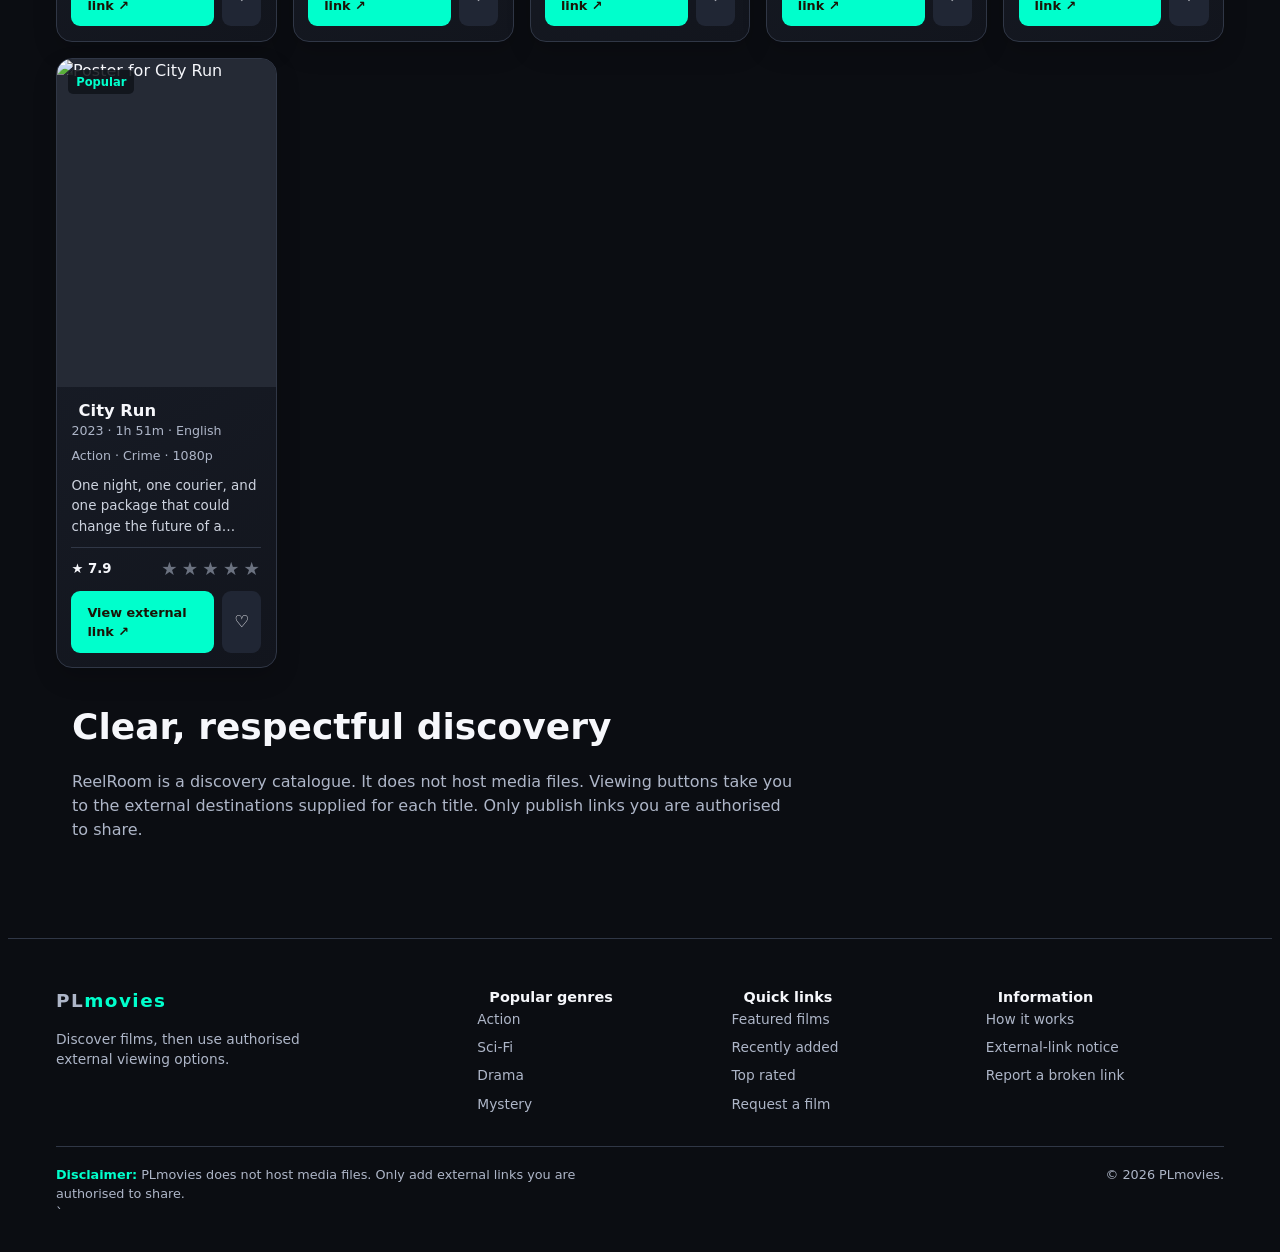
==== commit 82f531b0: "changing site name" ====
--- a/index.html
+++ b/index.html
@@ -5,7 +5,7 @@
   <meta charset="utf-8">
   <meta name="viewport" content="width=device-width, initial-scale=1">
   <meta name="description" content="Discover films and follow verified external viewing links.">
-  <title>UleleMoviesPool | Discover movies</title>
+  <title>PLMoviesPool | Discover movies</title>
   <link rel="preconnect" href="https://images.unsplash.com">
   <link rel="stylesheet" href="./css/styles.css">
 </head>
@@ -137,7 +137,7 @@
       Movie</span></button>
   <footer class="site-footer">
     <div class="footer-container">
-      <div class="footer-brand"><a class="brand" href="#top">Ulele<span>Movies</span></a>
+      <div class="footer-brand"><a class="brand" href="#top">PL<span>movies</span></a>
         <p>Discover films, then use authorised external viewing options.</p>
       </div>
       <div class="footer-links">
@@ -170,12 +170,12 @@
       </div>
     </div>
     <div class="footer-bottom">
-      <p><strong style="color: #00ffcc;">Disclaimer:</strong> UleleMovies does not host media files. Only add external
+      <p><strong style="color: #00ffcc;">Disclaimer:</strong> PLmovies does not host media files. Only add external
         links you are authorised
         to
         share.</p>
-      <p>© <span id="year"></span> UleleMovies.</p>
-    </div>
+      <p>© <span id="year"></span> PLmovies.</p>
+    </div>`    
   </footer>
 
   <dialog id="request-modal" aria-labelledby="request-title">
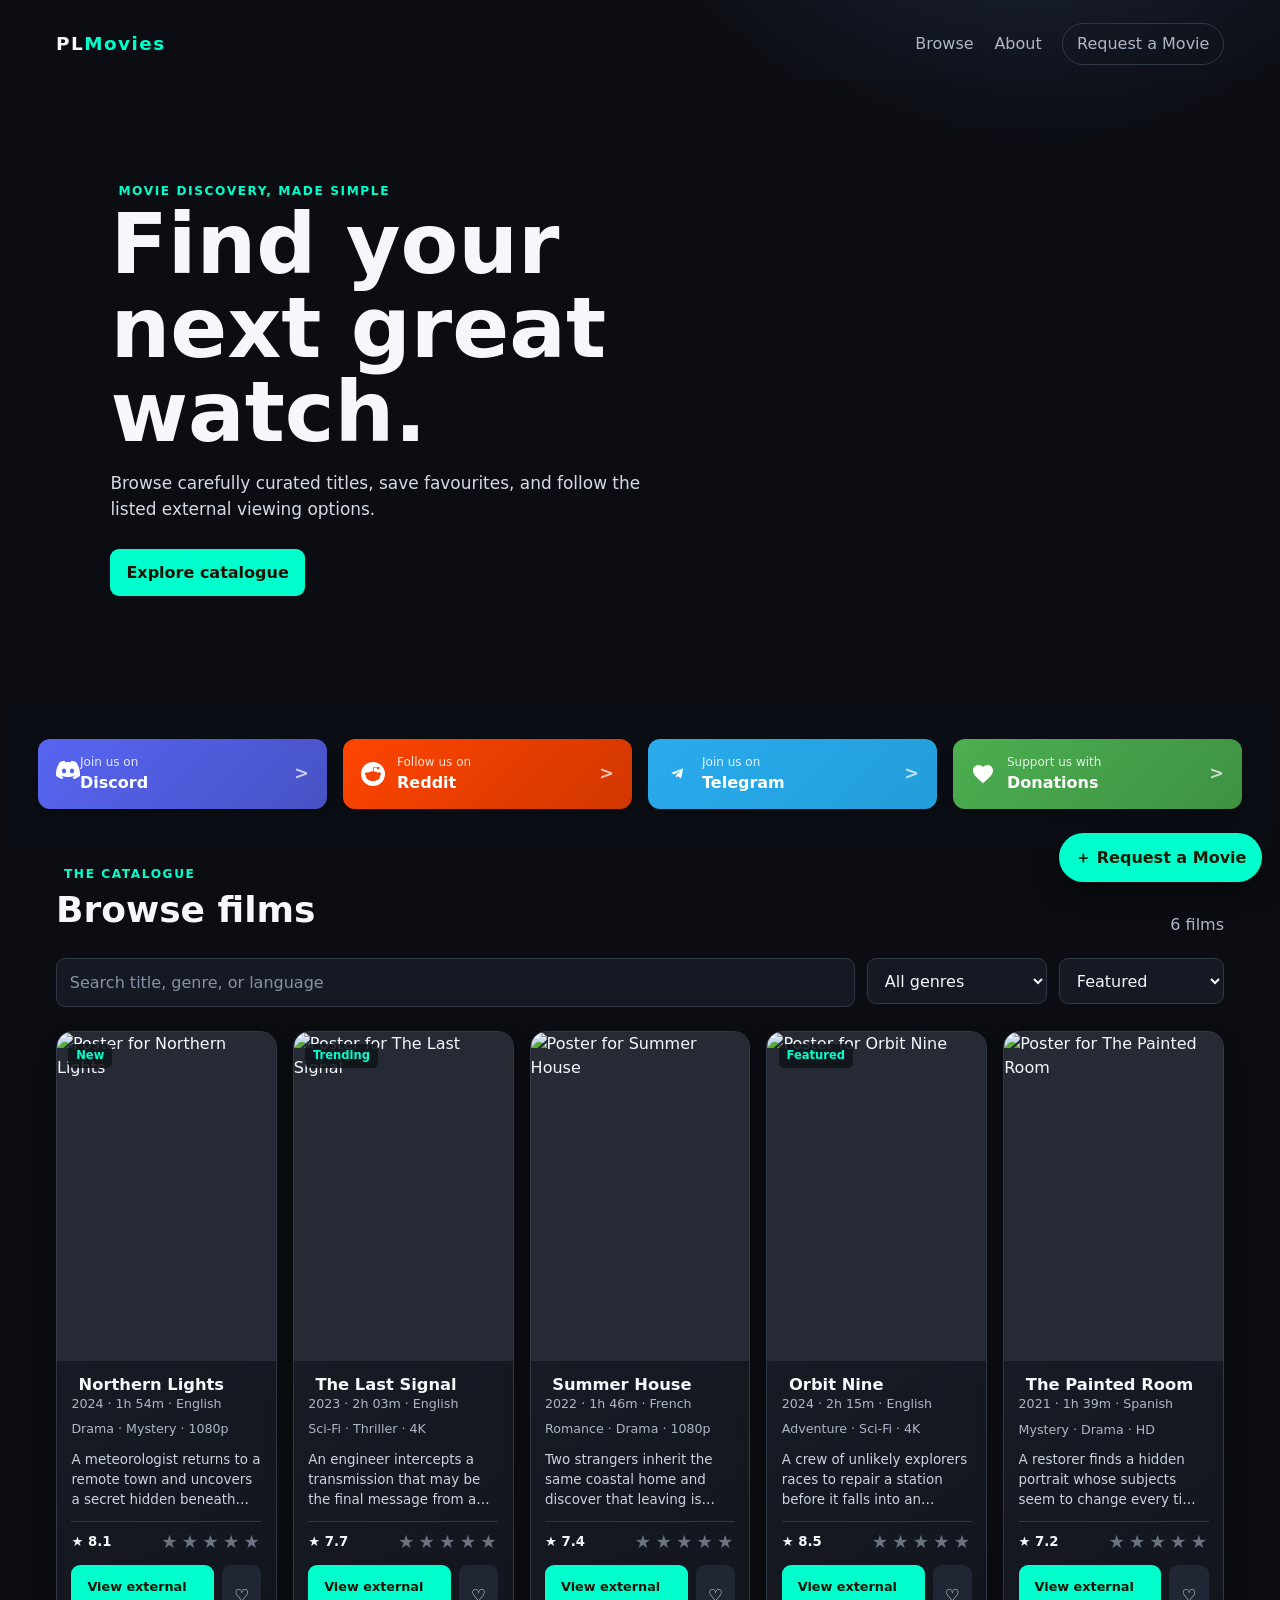
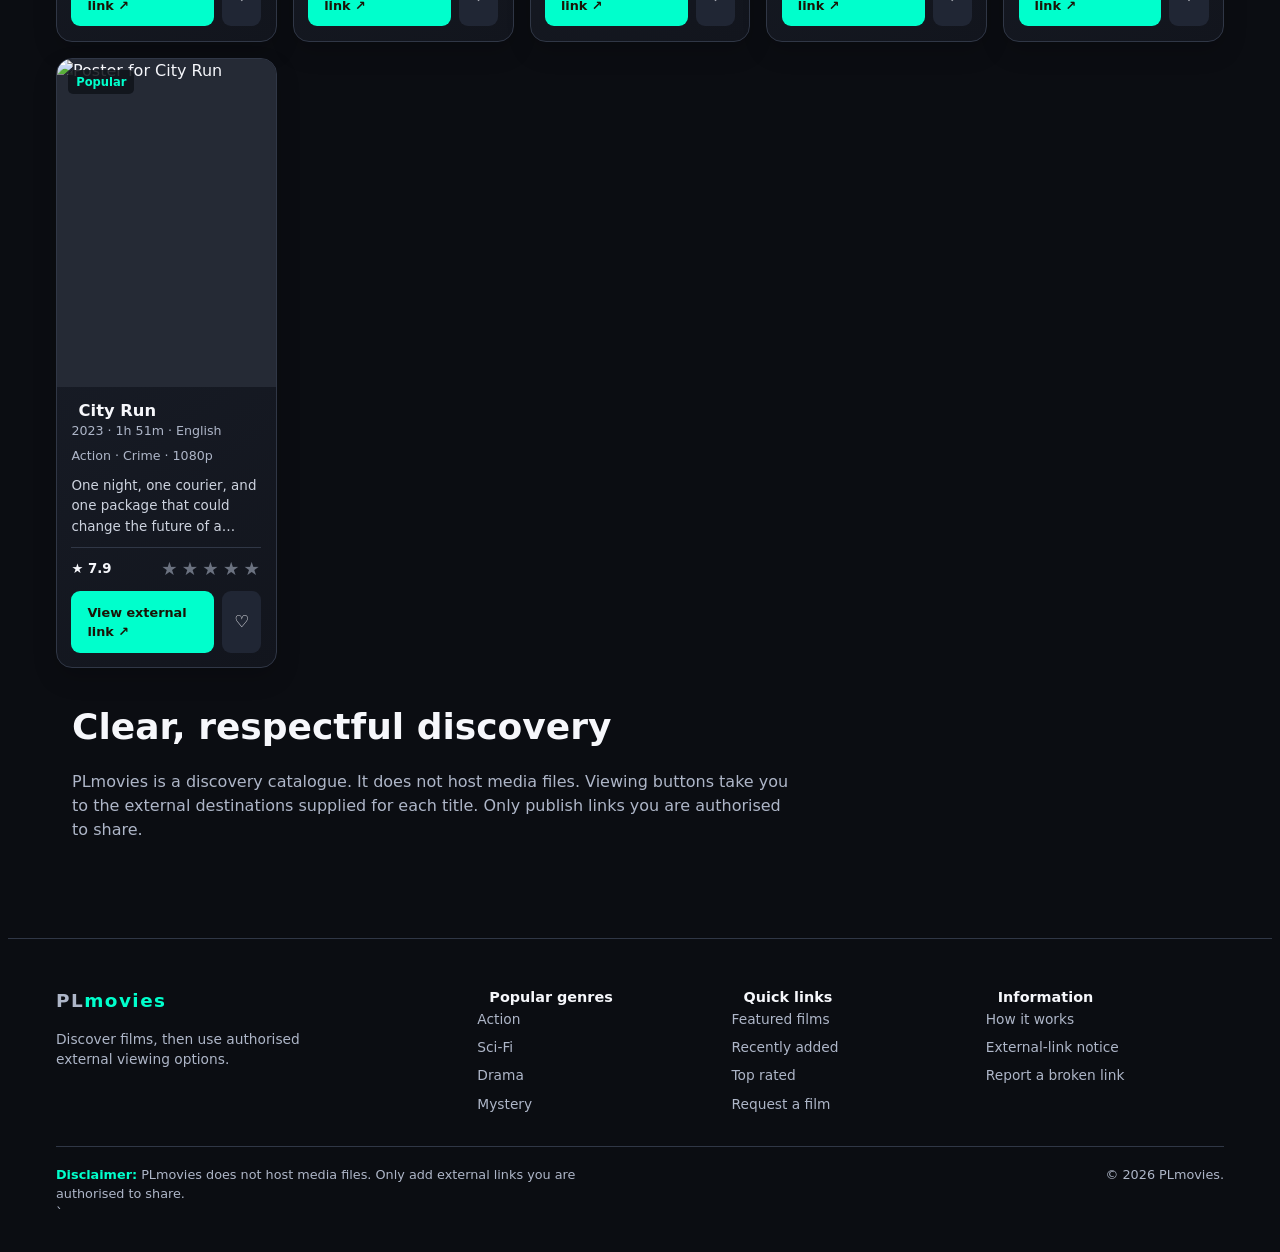
==== commit fe18b21d: "Fix HTML encoding issues in index.html" ====
--- a/index.html
+++ b/index.html
@@ -128,7 +128,7 @@
 
     <section id="about" class="notice" aria-labelledby="notice-title">
       <h2 id="notice-title">Clear, respectful discovery</h2>
-      <p>ReelRoom is a discovery catalogue. It does not host media files. Viewing buttons take you to the external
+      <p>PLmovies is a discovery catalogue. It does not host media files. Viewing buttons take you to the external
         destinations supplied for each title. Only publish links you are authorised to share.</p>
     </section>
   </main>
